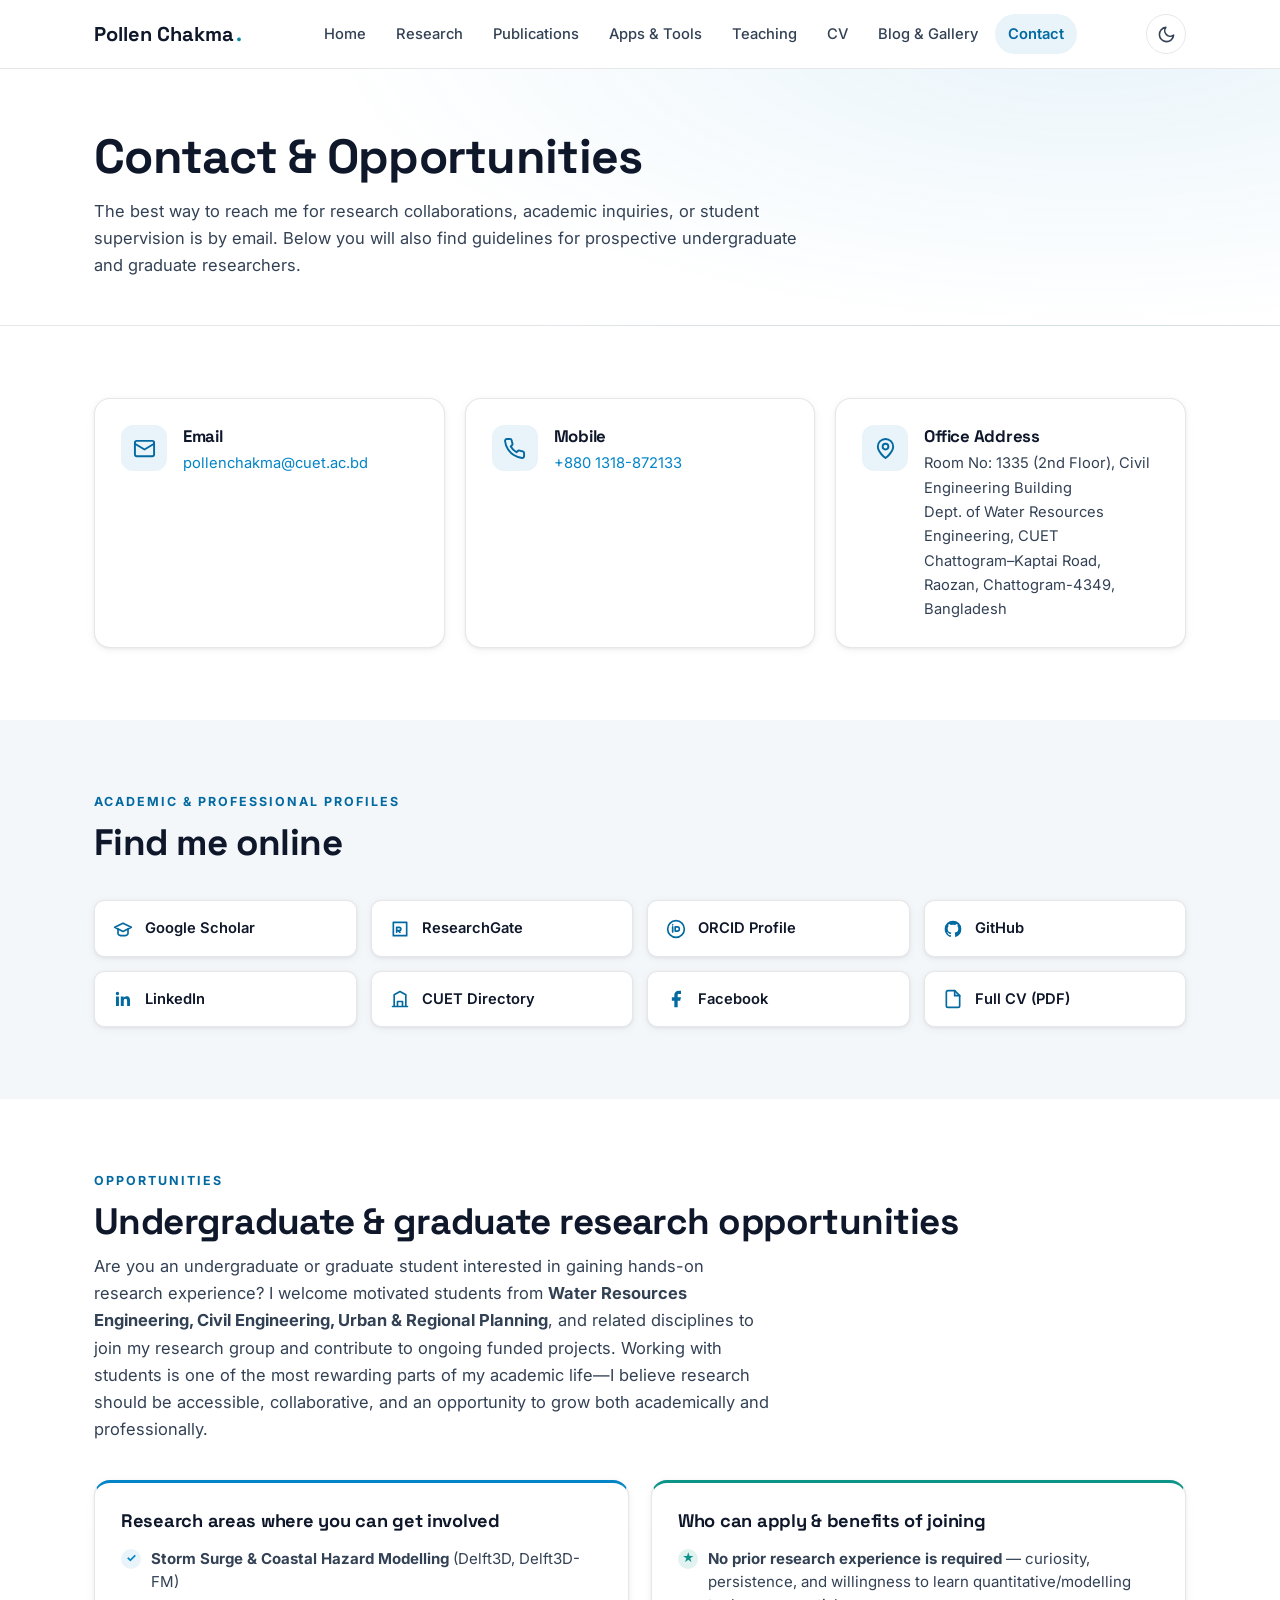
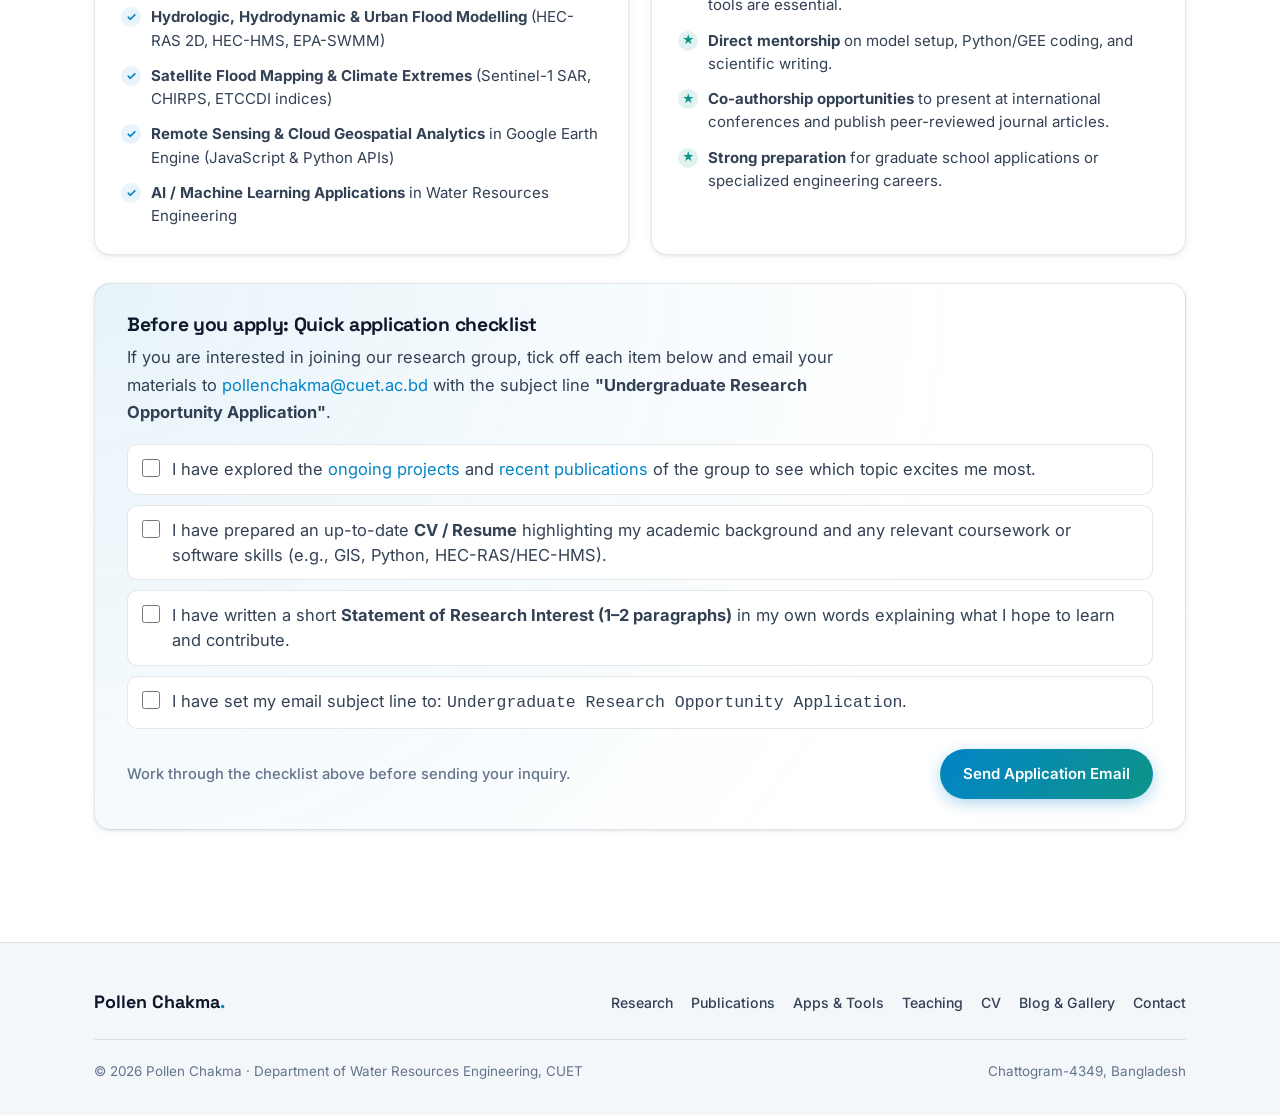
==== contact/index.html @ b8240805 "Launch academic portfolio website" ====
<!DOCTYPE html>
<html lang="en" data-theme="light">
<head>
  <meta charset="UTF-8">
  <meta name="viewport" content="width=device-width, initial-scale=1.0">
  <title>Contact &amp; Opportunities — Pollen Chakma</title>
  <meta name="description" content="Contact information, office address at CUET, academic profiles, and undergraduate/graduate research opportunities with Pollen Chakma.">
  <link rel="icon" type="image/svg+xml" href="../assets/img/favicon.svg">
  <link rel="preconnect" href="https://fonts.googleapis.com">
  <link rel="preconnect" href="https://fonts.gstatic.com" crossorigin>
  <link href="https://fonts.googleapis.com/css2?family=Inter:wght@400;500;600;700&family=Space+Grotesk:wght@500;600;700&display=swap" rel="stylesheet">
  <link rel="stylesheet" href="../assets/css/style.css">
  <script>
    (function () {
      var t;
      try { t = localStorage.getItem("theme"); } catch (e) {}
      if (!t) t = window.matchMedia("(prefers-color-scheme: dark)").matches ? "dark" : "light";
      document.documentElement.setAttribute("data-theme", t);
    })();
  </script>
</head>
<body>

<header class="site-header">
  <div class="container nav-wrap">
    <a class="brand" href="../">Pollen Chakma<span class="brand-dot">.</span></a>
    <nav class="site-nav" id="site-nav" aria-label="Main navigation">
      <a href="../">Home</a>
      <a href="../research/">Research</a>
      <a href="../publications/">Publications</a>
      <a href="../software/">Apps &amp; Tools</a>
      <a href="../teaching/">Teaching</a>
      <a href="../cv/">CV</a>
      <a href="../posts/">Blog &amp; Gallery</a>
      <a href="./" class="active">Contact</a>
    </nav>
    <div class="nav-actions">
      <button class="icon-btn" id="theme-toggle" aria-label="Toggle dark mode" title="Toggle dark mode">
        <svg class="icon-moon" viewBox="0 0 24 24" fill="none" stroke="currentColor" stroke-width="2" stroke-linecap="round" stroke-linejoin="round"><path d="M21 12.8A9 9 0 1 1 11.2 3a7 7 0 0 0 9.8 9.8z"/></svg>
        <svg class="icon-sun" viewBox="0 0 24 24" fill="none" stroke="currentColor" stroke-width="2" stroke-linecap="round" stroke-linejoin="round"><circle cx="12" cy="12" r="4"/><path d="M12 2v2m0 16v2M4.9 4.9l1.4 1.4m11.4 11.4 1.4 1.4M2 12h2m16 0h2M4.9 19.1l1.4-1.4M17.7 6.3l1.4-1.4"/></svg>
      </button>
      <button class="icon-btn nav-burger" id="nav-burger" aria-label="Open menu" aria-expanded="false">
        <svg viewBox="0 0 24 24" fill="none" stroke="currentColor" stroke-width="2" stroke-linecap="round"><path d="M4 7h16M4 12h16M4 17h16"/></svg>
      </button>
    </div>
  </div>
</header>

<main>
  <section class="page-hero">
    <div class="container">
      <h1>Contact &amp; Opportunities</h1>
      <p>
        The best way to reach me for research collaborations, academic inquiries, or student supervision
        is by email. Below you will also find guidelines for prospective undergraduate and graduate researchers.
      </p>
    </div>
  </section>

  <!-- ============ CONTACT INFO ============ -->
  <section class="section" id="contact-info">
    <div class="container">
      <div class="contact-grid">
        <div class="card contact-card reveal">
          <div class="card-icon">
            <svg viewBox="0 0 24 24" fill="none" stroke="currentColor" stroke-width="2" stroke-linecap="round" stroke-linejoin="round"><rect x="2" y="4" width="20" height="16" rx="2"/><path d="m22 7-10 6L2 7"/></svg>
          </div>
          <div>
            <h3>Email</h3>
            <p><a href="mailto:pollenchakma@cuet.ac.bd">pollenchakma@cuet.ac.bd</a></p>
          </div>
        </div>
        <div class="card contact-card reveal">
          <div class="card-icon">
            <svg viewBox="0 0 24 24" fill="none" stroke="currentColor" stroke-width="2" stroke-linecap="round" stroke-linejoin="round"><path d="M22 16.92v3a2 2 0 0 1-2.18 2 19.79 19.79 0 0 1-8.63-3.07 19.5 19.5 0 0 1-6-6 19.79 19.79 0 0 1-3.07-8.67A2 2 0 0 1 4.11 2h3a2 2 0 0 1 2 1.72 12.84 12.84 0 0 0 .7 2.81 2 2 0 0 1-.45 2.11L8.09 9.91a16 16 0 0 0 6 6l1.27-1.27a2 2 0 0 1 2.11-.45 12.84 12.84 0 0 0 2.81.7A2 2 0 0 1 22 16.92z"/></svg>
          </div>
          <div>
            <h3>Mobile</h3>
            <p><a href="tel:+8801318872133">+880 1318-872133</a></p>
          </div>
        </div>
        <div class="card contact-card reveal">
          <div class="card-icon">
            <svg viewBox="0 0 24 24" fill="none" stroke="currentColor" stroke-width="2" stroke-linecap="round" stroke-linejoin="round"><path d="M20 10c0 6-8 12-8 12s-8-6-8-12a8 8 0 0 1 16 0z"/><circle cx="12" cy="10" r="3"/></svg>
          </div>
          <div>
            <h3>Office Address</h3>
            <address>
              Room No: 1335 (2nd Floor), Civil Engineering Building<br>
              Dept. of Water Resources Engineering, CUET<br>
              Chattogram–Kaptai Road, Raozan, Chattogram-4349, Bangladesh
            </address>
          </div>
        </div>
      </div>
    </div>
  </section>

  <!-- ============ PROFILES ============ -->
  <section class="section soft" id="profiles">
    <div class="container">
      <div class="section-head reveal">
        <div class="eyebrow">Academic &amp; Professional Profiles</div>
        <h2>Find me online</h2>
      </div>
      <div class="link-grid reveal">
        <a class="link-tile" href="https://scholar.google.com/citations?user=09Z4JdUAAAAJ&hl=en" target="_blank" rel="noopener">
          <svg viewBox="0 0 24 24" fill="none" stroke="currentColor" stroke-width="2" stroke-linecap="round" stroke-linejoin="round"><path d="M22 10 12 5 2 10l10 5 10-5z"/><path d="M6 12v5c0 1.7 2.7 3 6 3s6-1.3 6-3v-5"/></svg>
          Google Scholar
        </a>
        <a class="link-tile" href="https://www.researchgate.net/profile/Pollen-Chakma" target="_blank" rel="noopener">
          <svg viewBox="0 0 24 24" fill="none" stroke="currentColor" stroke-width="2" stroke-linecap="round" stroke-linejoin="round"><path d="M4 4h16v16H4z"/><path d="M8 16v-6h3a2 2 0 0 1 0 4H9.5L12 16"/></svg>
          ResearchGate
        </a>
        <a class="link-tile" href="https://orcid.org/0009-0007-3948-8735" target="_blank" rel="noopener">
          <svg viewBox="0 0 24 24" fill="none" stroke="currentColor" stroke-width="2" stroke-linecap="round" stroke-linejoin="round"><circle cx="12" cy="12" r="10"/><path d="M8 9.5v6M8 7h.01M11 9.5h2.5a2.5 2.5 0 0 1 0 5H11v-5z"/></svg>
          ORCID Profile
        </a>
        <a class="link-tile" href="https://github.com/pollen-chakma" target="_blank" rel="noopener">
          <svg viewBox="0 0 24 24" fill="currentColor"><path d="M12 2A10 10 0 0 0 2 12c0 4.42 2.87 8.17 6.84 9.5.5.09.66-.22.66-.48v-1.7c-2.78.6-3.37-1.34-3.37-1.34-.45-1.16-1.11-1.47-1.11-1.47-.91-.62.07-.6.07-.6 1 .07 1.53 1.03 1.53 1.03.9 1.52 2.34 1.08 2.91.83.09-.65.35-1.09.63-1.34-2.22-.25-4.55-1.11-4.55-4.94 0-1.09.39-1.98 1.03-2.68-.1-.25-.45-1.27.1-2.64 0 0 .84-.27 2.75 1.02a9.56 9.56 0 0 1 5 0c1.91-1.29 2.75-1.02 2.75-1.02.55 1.37.2 2.39.1 2.64.64.7 1.03 1.59 1.03 2.68 0 3.84-2.34 4.68-4.57 4.93.36.31.68.92.68 1.85V21c0 .27.16.58.67.48A10 10 0 0 0 22 12 10 10 0 0 0 12 2z"/></svg>
          GitHub
        </a>
        <a class="link-tile" href="https://www.linkedin.com/in/pollen-chakma/" target="_blank" rel="noopener">
          <svg viewBox="0 0 24 24" fill="currentColor"><path d="M20.45 20.45h-3.55v-5.57c0-1.33-.03-3.04-1.85-3.04-1.86 0-2.14 1.45-2.14 2.94v5.67H9.35V9h3.41v1.56h.05c.47-.9 1.63-1.85 3.36-1.85 3.6 0 4.27 2.37 4.27 5.45v6.29zM5.34 7.43a2.06 2.06 0 1 1 0-4.12 2.06 2.06 0 0 1 0 4.12zM7.12 20.45H3.56V9h3.56v11.45z"/></svg>
          LinkedIn
        </a>
        <a class="link-tile" href="https://cuet.ac.bd/profile/faculty-member/pollen-chakma" target="_blank" rel="noopener">
          <svg viewBox="0 0 24 24" fill="none" stroke="currentColor" stroke-width="2" stroke-linecap="round" stroke-linejoin="round"><path d="M3 21h18M5 21V7l7-4 7 4v14M9 21v-6h6v6"/></svg>
          CUET Directory
        </a>
        <a class="link-tile" href="https://www.facebook.com/pollen.chakma.3/" target="_blank" rel="noopener">
          <svg viewBox="0 0 24 24" fill="currentColor"><path d="M18 2h-3a5 5 0 0 0-5 5v3H7v4h3v8h4v-8h3l1-4h-4V7a1 1 0 0 1 1-1h3z"/></svg>
          Facebook
        </a>
        <a class="link-tile" href="https://drive.google.com/file/d/12CFa_wSJOEOoH1T2DNWofHNnNQtwUuLd/view?usp=sharing" target="_blank" rel="noopener">
          <svg viewBox="0 0 24 24" fill="none" stroke="currentColor" stroke-width="2" stroke-linecap="round" stroke-linejoin="round"><path d="M14 2H6a2 2 0 0 0-2 2v16a2 2 0 0 0 2 2h12a2 2 0 0 0 2-2V8z"/><polyline points="14 2 14 8 20 8"/></svg>
          Full CV (PDF)
        </a>
      </div>
    </div>
  </section>

  <!-- ============ PROSPECTIVE STUDENTS / OPPORTUNITIES ============ -->
  <section class="section" id="prospective-students">
    <div class="container">
      <div class="section-head reveal">
        <div class="eyebrow">Opportunities</div>
        <h2>Undergraduate &amp; graduate research opportunities</h2>
        <p class="sub">
          Are you an undergraduate or graduate student interested in gaining hands-on research experience?
          I welcome motivated students from <strong>Water Resources Engineering, Civil Engineering, Urban &amp; Regional Planning</strong>,
          and related disciplines to join my research group and contribute to ongoing funded projects.
          Working with students is one of the most rewarding parts of my academic life—I believe research should be accessible, collaborative, and an opportunity to grow both academically and professionally.
        </p>
      </div>

      <div class="card-grid two">
        <div class="card fit-card fit-yes reveal">
          <h3>Research areas where you can get involved</h3>
          <ul class="fit-list">
            <li><strong>Storm Surge &amp; Coastal Hazard Modelling</strong> (Delft3D, Delft3D-FM)</li>
            <li><strong>Hydrologic, Hydrodynamic &amp; Urban Flood Modelling</strong> (HEC-RAS 2D, HEC-HMS, EPA-SWMM)</li>
            <li><strong>Satellite Flood Mapping &amp; Climate Extremes</strong> (Sentinel-1 SAR, CHIRPS, ETCCDI indices)</li>
            <li><strong>Remote Sensing &amp; Cloud Geospatial Analytics</strong> in Google Earth Engine (JavaScript &amp; Python APIs)</li>
            <li><strong>AI / Machine Learning Applications</strong> in Water Resources Engineering</li>
          </ul>
        </div>
        <div class="card fit-card fit-no reveal">
          <h3>Who can apply &amp; benefits of joining</h3>
          <ul class="fit-list">
            <li><strong>No prior research experience is required</strong> — curiosity, persistence, and willingness to learn quantitative/modelling tools are essential.</li>
            <li><strong>Direct mentorship</strong> on model setup, Python/GEE coding, and scientific writing.</li>
            <li><strong>Co-authorship opportunities</strong> to present at international conferences and publish peer-reviewed journal articles.</li>
            <li><strong>Strong preparation</strong> for graduate school applications or specialized engineering careers.</li>
          </ul>
        </div>
      </div>

      <div class="callout checklist-box reveal" id="checklist">
        <h3>Before you apply: Quick application checklist</h3>
        <p>
          If you are interested in joining our research group, tick off each item below and email your materials to
          <a href="mailto:pollenchakma@cuet.ac.bd">pollenchakma@cuet.ac.bd</a> with the subject line
          <strong>"Undergraduate Research Opportunity Application"</strong>.
        </p>
        <ul class="checklist" id="student-checklist">
          <li><label><input type="checkbox"> <span>I have explored the <a href="../research/">ongoing projects</a> and <a href="../publications/">recent publications</a> of the group to see which topic excites me most.</span></label></li>
          <li><label><input type="checkbox"> <span>I have prepared an up-to-date <strong>CV / Resume</strong> highlighting my academic background and any relevant coursework or software skills (e.g., GIS, Python, HEC-RAS/HEC-HMS).</span></label></li>
          <li><label><input type="checkbox"> <span>I have written a short <strong>Statement of Research Interest (1–2 paragraphs)</strong> in my own words explaining what I hope to learn and contribute.</span></label></li>
          <li><label><input type="checkbox"> <span>I have set my email subject line to: <code>Undergraduate Research Opportunity Application</code>.</span></label></li>
        </ul>
        <div class="checklist-foot">
          <span class="checklist-status" id="checklist-status" aria-live="polite">Work through the checklist above before sending your inquiry.</span>
          <a class="btn btn-primary" href="mailto:pollenchakma@cuet.ac.bd?subject=Undergraduate%20Research%20Opportunity%20Application">Send Application Email</a>
        </div>
      </div>
    </div>
  </section>
</main>

<footer class="site-footer">
  <div class="container">
    <div class="footer-grid">
      <div class="foot-brand">Pollen Chakma<span style="color: var(--accent);">.</span></div>
      <nav class="footer-nav" aria-label="Footer navigation">
        <a href="../research/">Research</a>
        <a href="../publications/">Publications</a>
        <a href="../software/">Apps &amp; Tools</a>
        <a href="../teaching/">Teaching</a>
        <a href="../cv/">CV</a>
        <a href="../posts/">Blog &amp; Gallery</a>
        <a href="./">Contact</a>
      </nav>
    </div>
    <div class="footer-meta">
      <span>© <span id="footer-year">2026</span> Pollen Chakma · Department of Water Resources Engineering, CUET</span>
      <span>Chattogram-4349, Bangladesh</span>
    </div>
  </div>
</footer>

<script src="../assets/js/main.js"></script>
</body>
</html>
---- assets/css/style.css ----
/* ==========================================================================
   Pollen Chakma — Academic & Research Portfolio
   Inspired by okanbulut.com with a Coastal & Water Resources design system.
   Supports light & dark themes via data-theme="light|dark" on <html>.
   ========================================================================== */

:root {
  --font-body: "Inter", -apple-system, BlinkMacSystemFont, "Segoe UI", Roboto, sans-serif;
  --font-display: "Space Grotesk", var(--font-body);
  --radius: 16px;
  --radius-sm: 10px;
  --container: 1140px;
  --shadow-sm: 0 1px 3px rgba(10, 20, 35, 0.06), 0 2px 10px rgba(10, 20, 35, 0.05);
  --shadow-md: 0 8px 28px rgba(10, 20, 35, 0.11);
  --transition: 0.2s ease;
}

:root[data-theme="light"] {
  --bg: #ffffff;
  --bg-soft: #f3f7fa;
  --bg-raised: #ffffff;
  --text: #0f172a;
  --text-soft: #334155;
  --muted: #64748b;
  --border: rgba(15, 23, 42, 0.1);
  --border-strong: rgba(15, 23, 42, 0.17);
  /* Hydrologic Ocean Blue & Coastal Delta Teal */
  --accent: #0284c7;
  --accent-strong: #0369a1;
  --accent-soft: rgba(2, 132, 199, 0.09);
  --accent-2: #0d9488;
  --accent-amber: #d97706;
  --gradient: linear-gradient(125deg, #0284c7 0%, #0d9488 100%);
  --nav-bg: rgba(255, 255, 255, 0.85);
  --code-bg: #eef2f6;
  --on-accent: #ffffff;
}

:root[data-theme="dark"] {
  --bg: #080f1e;
  --bg-soft: #0e172a;
  --bg-raised: #131f38;
  --text: #f1f5f9;
  --text-soft: #cbd5e1;
  --muted: #94a3b8;
  --border: rgba(241, 245, 249, 0.1);
  --border-strong: rgba(241, 245, 249, 0.18);
  /* Luminous Ocean Cyan & Delta Teal for Dark Mode */
  --accent: #38bdf8;
  --accent-strong: #7dd3fc;
  --accent-soft: rgba(56, 189, 248, 0.13);
  --accent-2: #2dd4bf;
  --accent-amber: #fbbf24;
  --gradient: linear-gradient(125deg, #38bdf8 0%, #2dd4bf 100%);
  --nav-bg: rgba(8, 15, 30, 0.85);
  --shadow-sm: 0 1px 3px rgba(0, 0, 0, 0.35), 0 2px 10px rgba(0, 0, 0, 0.28);
  --shadow-md: 0 8px 28px rgba(0, 0, 0, 0.42);
  --code-bg: #1e293b;
  --on-accent: #080f1e;
}

/* ---------- base ---------- */

* { box-sizing: border-box; margin: 0; padding: 0; }

html { scroll-behavior: smooth; }

body {
  font-family: var(--font-body);
  background: var(--bg);
  color: var(--text);
  line-height: 1.65;
  font-size: 16.5px;
  -webkit-font-smoothing: antialiased;
  text-rendering: optimizeLegibility;
}

img { max-width: 100%; display: block; }

a { color: var(--accent); text-decoration: none; transition: color var(--transition); }
a:hover { color: var(--accent-strong); }

h1, h2, h3, h4 {
  font-family: var(--font-display);
  line-height: 1.18;
  letter-spacing: -0.015em;
  font-weight: 700;
}

.container {
  max-width: var(--container);
  margin: 0 auto;
  padding: 0 24px;
}

::selection { background: var(--accent); color: #fff; }

/* ---------- header / nav ---------- */

.site-header {
  position: sticky;
  top: 0;
  z-index: 100;
  background: var(--nav-bg);
  backdrop-filter: blur(14px);
  -webkit-backdrop-filter: blur(14px);
  border-bottom: 1px solid var(--border);
}

.nav-wrap {
  display: flex;
  align-items: center;
  justify-content: space-between;
  gap: 16px;
  height: 68px;
}

.brand {
  font-family: var(--font-display);
  font-weight: 700;
  font-size: 1.25rem;
  color: var(--text);
  white-space: nowrap;
  display: inline-flex;
  align-items: center;
  gap: 2px;
}
.brand:hover { color: var(--text); }
.brand .brand-dot {
  background: var(--gradient);
  -webkit-background-clip: text;
  background-clip: text;
  color: transparent;
}

.site-nav {
  display: flex;
  align-items: center;
  gap: 4px;
}

.site-nav a {
  color: var(--text-soft);
  font-size: 0.92rem;
  font-weight: 500;
  padding: 8px 13px;
  border-radius: 999px;
  transition: color var(--transition), background var(--transition);
}

.site-nav a:hover { color: var(--text); background: var(--accent-soft); }

.site-nav a.active {
  color: var(--accent-strong);
  background: var(--accent-soft);
  font-weight: 600;
}

.nav-actions { display: flex; align-items: center; gap: 8px; }

.icon-btn {
  display: inline-flex;
  align-items: center;
  justify-content: center;
  width: 40px;
  height: 40px;
  border-radius: 999px;
  border: 1px solid var(--border);
  background: transparent;
  color: var(--text-soft);
  cursor: pointer;
  transition: all var(--transition);
}
.icon-btn:hover { color: var(--accent); border-color: var(--accent); transform: translateY(-1px); }
.icon-btn svg { width: 19px; height: 19px; }

:root[data-theme="light"] .icon-moon { display: block; }
:root[data-theme="light"] .icon-sun { display: none; }
:root[data-theme="dark"] .icon-moon { display: none; }
:root[data-theme="dark"] .icon-sun { display: block; }

.nav-burger { display: none; }

@media (max-width: 1020px) {
  .nav-burger { display: inline-flex; }
  .site-nav {
    position: absolute;
    top: 68px;
    left: 0;
    right: 0;
    flex-direction: column;
    align-items: stretch;
    background: var(--bg);
    border-bottom: 1px solid var(--border);
    padding: 12px 20px 18px;
    gap: 2px;
    display: none;
    box-shadow: var(--shadow-md);
  }
  .site-nav.open { display: flex; }
  .site-nav a { padding: 12px 14px; border-radius: var(--radius-sm); font-size: 1rem; }
}

/* ---------- hero (home) ---------- */

.hero {
  position: relative;
  overflow: hidden;
  padding: 80px 0 60px;
}

.hero::before {
  content: "";
  position: absolute;
  top: -220px;
  right: -160px;
  width: 640px;
  height: 640px;
  border-radius: 50%;
  background: radial-gradient(closest-side, var(--accent-soft), transparent);
  pointer-events: none;
}

.hero-grid {
  display: grid;
  grid-template-columns: 1.38fr 1fr;
  gap: 54px;
  align-items: center;
}

.kicker {
  display: inline-flex;
  align-items: center;
  gap: 8px;
  font-size: 0.78rem;
  font-weight: 600;
  letter-spacing: 0.12em;
  text-transform: uppercase;
  color: var(--accent-strong);
  background: var(--accent-soft);
  padding: 7px 14px;
  border-radius: 999px;
  margin-bottom: 20px;
}

.hero h1 {
  font-size: clamp(2.5rem, 5.5vw, 3.8rem);
  margin-bottom: 12px;
}

.hero h1 .grad {
  background: var(--gradient);
  -webkit-background-clip: text;
  background-clip: text;
  color: transparent;
}

.hero .tagline {
  font-size: 1.18rem;
  font-weight: 600;
  color: var(--text);
  margin-bottom: 6px;
}

.hero .motto {
  font-size: 0.96rem;
  font-weight: 500;
  color: var(--accent-strong);
  letter-spacing: 0.04em;
  text-transform: uppercase;
  margin-bottom: 16px;
}

.hero .summary {
  color: var(--text-soft);
  max-width: 58ch;
  margin-bottom: 28px;
}

.hero-cta { display: flex; flex-wrap: wrap; gap: 12px; margin-bottom: 28px; }

.btn {
  display: inline-flex;
  align-items: center;
  gap: 8px;
  font-weight: 600;
  font-size: 0.94rem;
  padding: 12px 22px;
  border-radius: 999px;
  border: 1px solid transparent;
  cursor: pointer;
  transition: all var(--transition);
}

.btn-primary {
  background: var(--gradient);
  color: #fff;
  box-shadow: 0 4px 16px rgba(2, 132, 199, 0.32);
}
.btn-primary:hover { transform: translateY(-2px); box-shadow: 0 8px 22px rgba(2, 132, 199, 0.44); color: #fff; }

.btn-ghost {
  border-color: var(--border-strong);
  color: var(--text);
  background: var(--bg-raised);
}
.btn-ghost:hover { border-color: var(--accent); color: var(--accent); transform: translateY(-2px); }

.btn-sm {
  padding: 8px 15px;
  font-size: 0.84rem;
}

.social-row { display: flex; flex-wrap: wrap; gap: 10px; }
.social-row .icon-btn { width: 42px; height: 42px; }

.hero-photo { position: relative; justify-self: center; }

.hero-photo .ring {
  position: absolute;
  inset: -14px;
  border-radius: 36% 64% 60% 40% / 42% 38% 62% 58%;
  background: var(--gradient);
  opacity: 0.85;
  filter: blur(2px);
  animation: blob 14s ease-in-out infinite alternate;
}

.hero-photo img {
  position: relative;
  width: min(320px, 70vw);
  aspect-ratio: 1;
  object-fit: cover;
  object-position: center top;
  border-radius: 38% 62% 58% 42% / 44% 40% 60% 56%;
  border: 5px solid var(--bg);
  animation: blob 14s ease-in-out infinite alternate;
}

@keyframes blob {
  0% { border-radius: 38% 62% 58% 42% / 44% 40% 60% 56%; }
  50% { border-radius: 52% 48% 42% 58% / 56% 52% 48% 44%; }
  100% { border-radius: 44% 56% 60% 40% / 40% 58% 42% 60%; }
}

.hero-stats {
  display: grid;
  grid-template-columns: repeat(4, 1fr);
  gap: 16px;
  margin-top: 56px;
}

.stat-card {
  background: var(--bg-raised);
  border: 1px solid var(--border);
  border-radius: var(--radius);
  padding: 22px 20px;
  text-align: center;
  box-shadow: var(--shadow-sm);
  transition: transform var(--transition), box-shadow var(--transition);
}
.stat-card:hover { transform: translateY(-2px); box-shadow: var(--shadow-md); }

.stat-card .num {
  font-family: var(--font-display);
  font-size: 2rem;
  font-weight: 700;
  background: var(--gradient);
  -webkit-background-clip: text;
  background-clip: text;
  color: transparent;
}

.stat-card .lbl {
  font-size: 0.85rem;
  color: var(--muted);
  font-weight: 500;
  margin-top: 2px;
}

@media (max-width: 900px) {
  .hero { padding: 48px 0 40px; }
  .hero-grid { grid-template-columns: 1fr; gap: 40px; }
  .hero-photo { grid-row: 1; }
  .hero-stats { grid-template-columns: repeat(2, 1fr); margin-top: 40px; }
}

/* ---------- sections ---------- */

.section { padding: 72px 0; }
.section.soft { background: var(--bg-soft); }

.section-head { margin-bottom: 36px; }

.section-head .eyebrow {
  font-size: 0.78rem;
  font-weight: 700;
  letter-spacing: 0.16em;
  text-transform: uppercase;
  color: var(--accent-strong);
  margin-bottom: 8px;
}

.section-head h2 { font-size: clamp(1.7rem, 3.4vw, 2.3rem); }

.section-head p.sub { color: var(--text-soft); margin-top: 10px; max-width: 68ch; }

/* ---------- page hero (interior pages) ---------- */

.page-hero {
  position: relative;
  overflow: hidden;
  padding: 60px 0 46px;
  border-bottom: 1px solid var(--border);
  background:
    radial-gradient(60% 120% at 85% -20%, var(--accent-soft), transparent),
    var(--bg);
}

.page-hero h1 { font-size: clamp(2.1rem, 5vw, 3rem); margin-bottom: 12px; }
.page-hero p { color: var(--text-soft); max-width: 72ch; }

/* ---------- chips / tags ---------- */

.chips { display: flex; flex-wrap: wrap; gap: 10px; }

.chip {
  font-size: 0.85rem;
  font-weight: 500;
  color: var(--text-soft);
  background: var(--bg-raised);
  border: 1px solid var(--border-strong);
  padding: 7px 14px;
  border-radius: 999px;
  transition: all var(--transition);
}
.chip:hover { border-color: var(--accent); color: var(--accent); }

/* ---------- cards ---------- */

.card-grid { display: grid; grid-template-columns: repeat(3, 1fr); gap: 22px; }
.card-grid.two { grid-template-columns: repeat(2, 1fr); }

@media (max-width: 900px) { .card-grid, .card-grid.two { grid-template-columns: 1fr; } }

.card {
  display: flex;
  flex-direction: column;
  background: var(--bg-raised);
  border: 1px solid var(--border);
  border-radius: var(--radius);
  padding: 26px;
  box-shadow: var(--shadow-sm);
  transition: transform var(--transition), box-shadow var(--transition), border-color var(--transition);
}

.card:hover { transform: translateY(-3px); box-shadow: var(--shadow-md); border-color: var(--border-strong); }

.card .card-icon {
  display: inline-flex;
  align-items: center;
  justify-content: center;
  width: 46px;
  height: 46px;
  border-radius: 12px;
  background: var(--accent-soft);
  color: var(--accent-strong);
  margin-bottom: 16px;
}
.card .card-icon svg { width: 23px; height: 23px; }

.card h3 { font-size: 1.14rem; margin-bottom: 8px; line-height: 1.32; }
.card p { color: var(--text-soft); font-size: 0.95rem; }
.card ul.card-bullets {
  margin: 12px 0 0 18px;
  color: var(--text-soft);
  font-size: 0.91rem;
  display: grid;
  gap: 6px;
}

.card .card-meta {
  font-size: 0.82rem;
  color: var(--muted);
  margin-bottom: 10px;
  display: flex;
  flex-wrap: wrap;
  gap: 6px 14px;
}
.card .card-meta strong { color: var(--text-soft); }

.card .card-links { display: flex; flex-wrap: wrap; gap: 8px; margin-top: auto; padding-top: 18px; }

.tag-link {
  display: inline-flex;
  align-items: center;
  gap: 5px;
  font-size: 0.81rem;
  font-weight: 600;
  padding: 6px 13px;
  border-radius: 999px;
  background: var(--accent-soft);
  color: var(--accent-strong);
  border: 1px solid transparent;
  cursor: pointer;
  transition: all var(--transition);
}
.tag-link:hover { background: var(--accent); color: var(--on-accent); }

.badge-row { display: flex; flex-wrap: wrap; gap: 8px; margin-bottom: 12px; align-items: center; }

.badge {
  display: inline-block;
  align-self: flex-start;
  font-size: 0.72rem;
  font-weight: 700;
  letter-spacing: 0.07em;
  text-transform: uppercase;
  color: var(--accent-strong);
  background: var(--accent-soft);
  border-radius: 999px;
  padding: 4px 11px;
  margin-bottom: 12px;
}
.badge-row .badge { margin-bottom: 0; }
.badge.badge-teal {
  color: var(--accent-2);
  background: rgba(13, 148, 136, 0.12);
}
.badge.badge-amber {
  color: var(--accent-amber);
  background: rgba(217, 119, 6, 0.12);
}

/* ---------- GEE & Project Screenshot Cards ---------- */

.app-card {
  display: flex;
  flex-direction: column;
  background: var(--bg-raised);
  border: 1px solid var(--border);
  border-radius: var(--radius);
  overflow: hidden;
  box-shadow: var(--shadow-sm);
  transition: transform var(--transition), box-shadow var(--transition), border-color var(--transition);
}
.app-card:hover { transform: translateY(-4px); box-shadow: var(--shadow-md); border-color: var(--border-strong); }

.app-thumb {
  position: relative;
  aspect-ratio: 16 / 9.5;
  background: var(--bg-soft);
  overflow: hidden;
  border-bottom: 1px solid var(--border);
  cursor: zoom-in;
}
.app-thumb img {
  width: 100%;
  height: 100%;
  object-fit: cover;
  transition: transform 0.4s ease;
}
.app-card:hover .app-thumb img { transform: scale(1.03); }

.app-body {
  padding: 22px 24px 24px;
  display: flex;
  flex-direction: column;
  flex: 1;
}
.app-body h3 { font-size: 1.12rem; margin-bottom: 8px; line-height: 1.32; }
.app-body p { color: var(--text-soft); font-size: 0.92rem; line-height: 1.58; margin-bottom: 12px; }

.app-details {
  margin-top: 8px;
  margin-bottom: 12px;
  border-top: 1px dashed var(--border);
  padding-top: 10px;
}
.app-details summary {
  font-size: 0.84rem;
  font-weight: 600;
  color: var(--accent-strong);
  cursor: pointer;
  user-select: none;
}
.app-details ol, .app-details ul {
  margin: 10px 0 4px 18px;
  font-size: 0.85rem;
  color: var(--text-soft);
  display: grid;
  gap: 4px;
}

/* ---------- Mini Thumb Gallery inside Project Cards ---------- */

.mini-gallery {
  display: grid;
  grid-template-columns: repeat(auto-fill, minmax(92px, 1fr));
  gap: 8px;
  margin-top: 14px;
}
.mini-gallery img {
  width: 100%;
  aspect-ratio: 4 / 3;
  object-fit: cover;
  border-radius: 8px;
  border: 1px solid var(--border);
  cursor: zoom-in;
  transition: transform var(--transition), border-color var(--transition);
}
.mini-gallery img:hover {
  transform: scale(1.05);
  border-color: var(--accent);
}

/* ---------- Lightbox Modal ---------- */

.lightbox {
  position: fixed;
  inset: 0;
  z-index: 999;
  background: rgba(5, 10, 22, 0.88);
  backdrop-filter: blur(8px);
  display: flex;
  flex-direction: column;
  align-items: center;
  justify-content: center;
  padding: 24px;
}
.lightbox[hidden] { display: none; }
.lightbox img {
  max-width: min(1080px, 94vw);
  max-height: 82vh;
  border-radius: var(--radius-sm);
  box-shadow: 0 16px 48px rgba(0, 0, 0, 0.5);
  object-fit: contain;
  background: #000;
}
.lightbox-caption {
  color: #e2e8f0;
  margin-top: 14px;
  font-size: 0.95rem;
  text-align: center;
  max-width: 70ch;
}
.lightbox-close {
  position: absolute;
  top: 20px;
  right: 24px;
  width: 44px;
  height: 44px;
  border-radius: 50%;
  border: 1px solid rgba(255, 255, 255, 0.25);
  background: rgba(15, 23, 42, 0.7);
  color: #fff;
  font-size: 1.5rem;
  cursor: pointer;
  display: grid;
  place-items: center;
}
.lightbox-close:hover { background: var(--accent); }

/* ---------- news ---------- */

.news-list { display: grid; gap: 14px; max-width: 900px; }

.news-item {
  display: grid;
  grid-template-columns: 140px 1fr;
  gap: 20px;
  background: var(--bg-raised);
  border: 1px solid var(--border);
  border-radius: var(--radius);
  padding: 20px 24px;
  box-shadow: var(--shadow-sm);
  transition: transform var(--transition), border-color var(--transition);
}
.news-item:hover { transform: translateX(4px); border-color: var(--border-strong); }

.news-item .date {
  font-family: var(--font-display);
  font-weight: 600;
  font-size: 0.88rem;
  color: var(--accent-strong);
  padding-top: 2px;
  white-space: nowrap;
}

.news-item .body { color: var(--text-soft); font-size: 0.96rem; }
.news-item .body strong { color: var(--text); }

@media (max-width: 640px) {
  .news-item { grid-template-columns: 1fr; gap: 6px; padding: 18px 20px; }
}

/* ---------- citations (publications) ---------- */

.cite-section { margin-bottom: 44px; scroll-margin-top: 90px; }

.cite-section > h2 {
  font-size: 1.5rem;
  margin-bottom: 8px;
  display: flex;
  align-items: center;
  gap: 12px;
}

.cite-section > h2 .count-pill {
  font-family: var(--font-body);
  font-size: 0.78rem;
  font-weight: 700;
  color: var(--accent-strong);
  background: var(--accent-soft);
  border-radius: 999px;
  padding: 3px 11px;
}

.cite-section .section-note { color: var(--muted); font-size: 0.92rem; margin-bottom: 16px; }

.year-block { margin: 26px 0 6px; scroll-margin-top: 90px; }

.year-block > h3 {
  font-family: var(--font-display);
  font-size: 1.15rem;
  color: var(--text);
  display: flex;
  align-items: center;
  gap: 14px;
  margin-bottom: 14px;
}

.year-block > h3::after {
  content: "";
  flex: 1;
  height: 1px;
  background: var(--border);
}

ol.cite-list, ul.cite-list { list-style: none; }

.cite-list li {
  position: relative;
  padding: 13px 16px 13px 30px;
  margin-bottom: 6px;
  border-radius: var(--radius-sm);
  color: var(--text-soft);
  font-size: 0.95rem;
  transition: background var(--transition);
}

.cite-list li::before {
  content: "";
  position: absolute;
  left: 12px;
  top: 22px;
  width: 7px;
  height: 7px;
  border-radius: 2px;
  background: var(--gradient);
  opacity: 0.8;
}

.cite-list li:hover { background: var(--accent-soft); }
.cite-list li strong { color: var(--text); font-weight: 600; }
.cite-list li em { color: var(--text-soft); }
.cite-list li a { word-break: break-word; font-weight: 500; }
.cite-list li.hidden { display: none; }

.cite-list li .cite-note {
  margin: 8px 0 2px 0;
  padding: 7px 12px;
  border-left: 3px solid var(--accent);
  background: var(--accent-soft);
  border-radius: 0 var(--radius-sm) var(--radius-sm) 0;
  font-size: 0.85rem;
  color: var(--text-soft);
}

/* two-column layout with sticky side nav */

.pubs-layout {
  display: grid;
  grid-template-columns: 220px 1fr;
  gap: 48px;
  padding: 48px 24px 72px;
  align-items: start;
}

.side-nav {
  position: sticky;
  top: 92px;
  display: flex;
  flex-direction: column;
  gap: 4px;
}

.side-nav .side-label {
  font-size: 0.75rem;
  font-weight: 700;
  letter-spacing: 0.14em;
  text-transform: uppercase;
  color: var(--muted);
  margin-bottom: 8px;
}

.side-nav a {
  display: flex;
  justify-content: space-between;
  align-items: center;
  gap: 8px;
  color: var(--text-soft);
  font-size: 0.9rem;
  font-weight: 500;
  padding: 8px 12px;
  border-radius: var(--radius-sm);
  border-left: 2px solid transparent;
}

.side-nav a:hover { background: var(--accent-soft); color: var(--accent-strong); }

.side-nav a .count-pill {
  font-size: 0.72rem;
  font-weight: 700;
  color: var(--muted);
  background: var(--bg-soft);
  border: 1px solid var(--border);
  border-radius: 999px;
  padding: 1px 8px;
}

@media (max-width: 900px) {
  .pubs-layout { grid-template-columns: 1fr; gap: 24px; }
  .side-nav { position: static; flex-direction: row; flex-wrap: wrap; }
  .side-nav .side-label { display: none; }
  .side-nav a { border: 1px solid var(--border); }
}

.metrics-row { display: flex; flex-wrap: wrap; gap: 14px; margin-top: 24px; }

.metric {
  background: var(--bg-raised);
  border: 1px solid var(--border);
  border-radius: var(--radius-sm);
  padding: 12px 22px;
  box-shadow: var(--shadow-sm);
}

.metric .num {
  font-family: var(--font-display);
  font-weight: 700;
  font-size: 1.45rem;
  background: var(--gradient);
  -webkit-background-clip: text;
  background-clip: text;
  color: transparent;
}

.metric .lbl { font-size: 0.8rem; color: var(--muted); font-weight: 500; }
.metrics-note { margin-top: 10px; font-size: 0.82rem; color: var(--muted); }

/* search input */

.search-wrap { position: relative; max-width: 520px; margin-top: 22px; }

.search-wrap svg {
  position: absolute;
  left: 16px;
  top: 50%;
  transform: translateY(-50%);
  width: 18px;
  height: 18px;
  color: var(--muted);
  pointer-events: none;
}

.search-wrap input {
  width: 100%;
  font-family: var(--font-body);
  font-size: 0.95rem;
  color: var(--text);
  background: var(--bg-raised);
  border: 1px solid var(--border-strong);
  border-radius: 999px;
  padding: 13px 20px 13px 46px;
  outline: none;
  transition: border-color var(--transition), box-shadow var(--transition);
}

.search-wrap input:focus {
  border-color: var(--accent);
  box-shadow: 0 0 0 4px var(--accent-soft);
}

.search-meta { margin-top: 10px; font-size: 0.85rem; color: var(--muted); min-height: 1.2em; }

/* ---------- people (Research Team & Thesis Students) ---------- */

.people-grid { display: grid; grid-template-columns: repeat(4, 1fr); gap: 18px; }
@media (max-width: 1000px) { .people-grid { grid-template-columns: repeat(2, 1fr); } }
@media (max-width: 600px) { .people-grid { grid-template-columns: 1fr; } }

.person {
  background: var(--bg-raised);
  border: 1px solid var(--border);
  border-radius: var(--radius);
  padding: 20px;
  box-shadow: var(--shadow-sm);
  transition: transform var(--transition), box-shadow var(--transition);
}
.person:hover { transform: translateY(-3px); box-shadow: var(--shadow-md); }

.person .avatar {
  width: 68px;
  height: 68px;
  border-radius: 18px;
  display: flex;
  align-items: center;
  justify-content: center;
  font-family: var(--font-display);
  font-weight: 700;
  font-size: 1.15rem;
  color: #fff;
  background: var(--gradient);
  margin-bottom: 14px;
}

.person .avatar-photo {
  width: 68px;
  height: 68px;
  border-radius: 18px;
  object-fit: cover;
  object-position: center top;
  border: 2px solid var(--accent-soft);
  margin-bottom: 14px;
}

.person h3 { font-size: 1.02rem; }
.person .role { font-size: 0.83rem; color: var(--accent-strong); font-weight: 600; margin: 3px 0 6px; }
.person p { font-size: 0.84rem; color: var(--muted); }
.person .statement { margin-top: 8px; font-size: 0.86rem; color: var(--text-soft); line-height: 1.5; }

/* ---------- featured publications ---------- */

.featured-grid { display: grid; grid-template-columns: repeat(2, 1fr); gap: 20px; }
@media (max-width: 800px) { .featured-grid { grid-template-columns: 1fr; } }

.featured-card {
  display: flex;
  flex-direction: column;
  background: var(--bg-raised);
  border: 1px solid var(--border);
  border-radius: var(--radius);
  padding: 24px 26px;
  box-shadow: var(--shadow-sm);
  border-left: 4px solid var(--accent);
  transition: transform var(--transition), box-shadow var(--transition);
}
.featured-card:hover { transform: translateY(-3px); box-shadow: var(--shadow-md); }

.featured-card .topic-tag {
  align-self: flex-start;
  font-size: 0.72rem;
  font-weight: 700;
  letter-spacing: 0.06em;
  text-transform: uppercase;
  color: var(--accent-strong);
  background: var(--accent-soft);
  border-radius: 999px;
  padding: 4px 11px;
  margin-bottom: 12px;
}

.featured-card h3 { font-size: 1.05rem; line-height: 1.38; margin-bottom: 8px; }
.featured-card .venue { font-size: 0.89rem; color: var(--text-soft); margin-bottom: 16px; }
.featured-card .venue em { color: var(--text); }

.featured-card .read-link {
  margin-top: auto;
  align-self: flex-start;
  font-size: 0.85rem;
  font-weight: 600;
  color: var(--accent-strong);
}
.featured-card .read-link:hover { color: var(--accent); }

/* ---------- research program diagram ---------- */

.rprogram { max-width: 820px; margin: 0 auto; }

.rprogram .tier-label {
  font-family: var(--font-display);
  font-size: 0.76rem;
  font-weight: 600;
  letter-spacing: 0.14em;
  text-transform: uppercase;
  color: var(--muted);
  text-align: center;
  margin-bottom: 14px;
}

.rprogram .rp-row { display: grid; gap: 14px; }
.rprogram .rp-3 { grid-template-columns: repeat(3, 1fr); }
.rprogram .rp-4 { grid-template-columns: repeat(4, 1fr); }
@media (max-width: 720px) {
  .rprogram .rp-3, .rprogram .rp-4 { grid-template-columns: 1fr; }
}

.rp-tile {
  background: var(--bg-raised);
  border: 1px solid var(--border);
  border-radius: var(--radius-sm);
  padding: 16px 18px;
  box-shadow: var(--shadow-sm);
}

.rp-tile .dot { display: inline-block; width: 9px; height: 9px; border-radius: 50%; margin-bottom: 10px; }
.rp-tile .dot-g { background: var(--accent); }
.rp-tile .dot-a { background: var(--accent-2); }
.rp-tile h3 { font-size: 0.96rem; margin-bottom: 4px; line-height: 1.3; }
.rp-tile p { font-size: 0.82rem; color: var(--text-soft); }

a.rp-tile {
  display: block;
  color: inherit;
  transition: transform var(--transition), box-shadow var(--transition), border-color var(--transition);
}
a.rp-tile:hover { transform: translateY(-3px); box-shadow: var(--shadow-md); border-color: var(--accent); }

.rp-tile .rp-go {
  margin-top: 10px;
  font-size: 0.76rem;
  font-weight: 600;
  color: var(--accent-strong);
  display: inline-flex;
  align-items: center;
  gap: 4px;
}

button.rp-tile {
  width: 100%;
  text-align: left;
  font: inherit;
  cursor: pointer;
  color: inherit;
  transition: transform var(--transition), box-shadow var(--transition), border-color var(--transition);
}
button.rp-tile:hover { transform: translateY(-3px); box-shadow: var(--shadow-md); border-color: var(--accent); }

.rp-toggle .chev { width: 14px; height: 14px; transition: transform 0.25s ease; }
.rp-expand[aria-expanded="true"] .rp-toggle .chev { transform: rotate(180deg); }

.rp-detail {
  margin-top: 12px;
  font-size: 0.85rem;
  color: var(--text-soft);
  line-height: 1.5;
}
.rp-detail[hidden] { display: none; }

.rp-engine {
  background: var(--gradient);
  border-radius: var(--radius);
  padding: 20px;
  text-align: center;
  box-shadow: 0 4px 18px rgba(2, 132, 199, 0.28);
}
.rp-engine h3 { color: #fff; font-size: 1.15rem; margin-bottom: 3px; }
.rp-engine p { color: rgba(255, 255, 255, 0.88); font-size: 0.86rem; }

.rp-arrow { text-align: center; color: var(--muted); margin: 12px 0; line-height: 0; }
.rp-arrow svg { width: 22px; height: 22px; }

.rp-impact {
  background: var(--bg-raised);
  border: 1px solid var(--border-strong);
  border-radius: var(--radius);
  padding: 18px 22px;
  display: flex;
  flex-wrap: wrap;
  align-items: center;
  justify-content: center;
  gap: 10px 14px;
  box-shadow: var(--shadow-sm);
}
.rp-impact .lead { font-weight: 600; color: var(--text); }
.rp-chip-aud {
  font-size: 0.84rem;
  font-weight: 600;
  color: var(--accent-strong);
  background: var(--accent-soft);
  border: 1px solid var(--accent);
  border-radius: 999px;
  padding: 5px 15px;
}

/* ---------- callout ---------- */

.callout {
  border-radius: var(--radius);
  border: 1px solid var(--border);
  background:
    radial-gradient(80% 160% at 0% 0%, var(--accent-soft), transparent),
    var(--bg-raised);
  padding: 30px 32px;
  box-shadow: var(--shadow-sm);
}
.callout h3 { margin-bottom: 8px; }
.callout p { color: var(--text-soft); max-width: 72ch; }
.callout.callout-full p { max-width: none; }

.supported-by .supported-label {
  font-size: 0.78rem;
  font-weight: 700;
  letter-spacing: 0.14em;
  text-transform: uppercase;
  color: var(--muted);
  margin-bottom: 14px;
}
.supported-by .funder-row { display: flex; flex-wrap: wrap; gap: 10px; }
.supported-by .funder {
  font-size: 0.86rem;
  font-weight: 600;
  color: var(--text-soft);
  background: var(--bg-soft);
  border: 1px solid var(--border-strong);
  border-radius: var(--radius-sm);
  padding: 8px 15px;
}

/* ---------- timeline (CV) ---------- */

.timeline { position: relative; max-width: 820px; padding-left: 30px; }

.timeline::before {
  content: "";
  position: absolute;
  left: 8px;
  top: 6px;
  bottom: 6px;
  width: 2px;
  background: linear-gradient(var(--accent), var(--accent-2));
  opacity: 0.35;
  border-radius: 2px;
}

.tl-item { position: relative; padding-bottom: 28px; }
.tl-item:last-child { padding-bottom: 0; }

.tl-item::before {
  content: "";
  position: absolute;
  left: -28px;
  top: 7px;
  width: 12px;
  height: 12px;
  border-radius: 50%;
  background: var(--gradient);
  box-shadow: 0 0 0 4px var(--accent-soft);
}

.tl-item .tl-date {
  font-family: var(--font-display);
  font-size: 0.85rem;
  font-weight: 600;
  color: var(--accent-strong);
}

.tl-item h3 { font-size: 1.08rem; margin: 3px 0 3px; }
.tl-item .tl-sub { font-size: 0.9rem; font-weight: 600; color: var(--text-soft); margin-bottom: 6px; }
.tl-item p { color: var(--text-soft); font-size: 0.94rem; }
.tl-item ul { margin: 8px 0 0 18px; color: var(--text-soft); font-size: 0.92rem; display: grid; gap: 4px; }

/* simple lists (awards, grants, theses) */

.fancy-list { max-width: 880px; }

.fancy-list li {
  list-style: none;
  display: grid;
  grid-template-columns: 135px 1fr;
  gap: 18px;
  padding: 14px 0;
  border-bottom: 1px dashed var(--border);
  color: var(--text-soft);
  font-size: 0.95rem;
}

.fancy-list li .when {
  font-family: var(--font-display);
  font-weight: 600;
  font-size: 0.86rem;
  color: var(--accent-strong);
}

.fancy-list li strong { color: var(--text); font-weight: 600; }

@media (max-width: 560px) {
  .fancy-list li { grid-template-columns: 1fr; gap: 4px; }
}

.roles-compact { max-width: 900px; }

.roles-compact li {
  list-style: none;
  display: grid;
  grid-template-columns: 210px 1fr;
  gap: 16px;
  padding: 11px 0;
  border-bottom: 1px dashed var(--border);
  color: var(--text-soft);
  font-size: 0.94rem;
  line-height: 1.55;
}

.roles-compact li .role-label {
  font-weight: 600;
  color: var(--text);
  font-size: 0.92rem;
}

@media (max-width: 560px) {
  .roles-compact li { grid-template-columns: 1fr; gap: 2px; }
}

/* ---------- contact & prospective students ---------- */

.contact-grid { display: grid; grid-template-columns: repeat(3, 1fr); gap: 20px; }
@media (max-width: 900px) { .contact-grid { grid-template-columns: 1fr; } }

.contact-card { display: flex; flex-direction: row; gap: 16px; align-items: flex-start; }
.contact-card .card-icon { margin-bottom: 0; flex-shrink: 0; }
.contact-card h3 { font-size: 1.05rem; margin-bottom: 4px; }
.contact-card p, .contact-card address { font-style: normal; color: var(--text-soft); font-size: 0.92rem; }

.link-grid { display: grid; grid-template-columns: repeat(4, 1fr); gap: 14px; }
@media (max-width: 900px) { .link-grid { grid-template-columns: repeat(2, 1fr); } }
@media (max-width: 520px) { .link-grid { grid-template-columns: 1fr; } }

.link-tile {
  display: flex;
  align-items: center;
  gap: 12px;
  background: var(--bg-raised);
  border: 1px solid var(--border);
  border-radius: var(--radius-sm);
  padding: 15px 18px;
  color: var(--text);
  font-weight: 600;
  font-size: 0.92rem;
  box-shadow: var(--shadow-sm);
  transition: all var(--transition);
}
.link-tile:hover { transform: translateY(-2px); border-color: var(--accent); color: var(--accent); }
.link-tile svg { width: 20px; height: 20px; color: var(--accent-strong); flex-shrink: 0; }

.fit-card h3 { margin-bottom: 14px; }
.fit-list { list-style: none; margin: 0; padding: 0; display: grid; gap: 12px; }
.fit-list li {
  position: relative;
  padding-left: 30px;
  color: var(--text-soft);
  line-height: 1.55;
  font-size: 0.94rem;
}
.fit-list li::before {
  position: absolute;
  left: 0;
  top: 2px;
  width: 20px;
  height: 20px;
  border-radius: 50%;
  display: grid;
  place-items: center;
  font-size: 12px;
  font-weight: 700;
}
.fit-yes { border-top: 3px solid var(--accent); }
.fit-yes .fit-list li::before { content: "✓"; background: var(--accent-soft); color: var(--accent); }
.fit-no { border-top: 3px solid var(--accent-2); }
.fit-no .fit-list li::before { content: "★"; background: rgba(13, 148, 136, 0.12); color: var(--accent-2); }

.checklist-box { margin-top: 28px; scroll-margin-top: 90px; }
.checklist { list-style: none; margin: 18px 0 0; padding: 0; display: grid; gap: 10px; }
.checklist label {
  display: flex;
  gap: 12px;
  align-items: flex-start;
  padding: 12px 14px;
  border: 1px solid var(--border);
  border-radius: var(--radius-sm);
  background: var(--bg-raised);
  color: var(--text-soft);
  line-height: 1.5;
  cursor: pointer;
  transition: border-color var(--transition), background var(--transition);
}
.checklist label:hover { border-color: var(--border-strong); }
.checklist input {
  flex: none;
  width: 18px;
  height: 18px;
  margin-top: 2px;
  accent-color: var(--accent);
  cursor: pointer;
}
.checklist label:has(input:checked) { border-color: var(--accent); background: var(--accent-soft); color: var(--text); }
.checklist-foot {
  margin-top: 20px;
  display: flex;
  flex-wrap: wrap;
  gap: 14px;
  align-items: center;
  justify-content: space-between;
}
.checklist-status { color: var(--muted); font-weight: 500; font-size: 0.92rem; }
.checklist-status.is-done { color: var(--accent-strong); font-weight: 600; }

/* ---------- blog & gallery ---------- */

.blog-filters { display: flex; flex-wrap: wrap; gap: 8px; margin-bottom: 28px; }
.blog-chip {
  display: inline-flex; align-items: center; gap: 6px; padding: 7px 15px;
  border: 1px solid var(--border-strong); border-radius: 999px;
  background: var(--bg-raised); color: var(--text-soft);
  font: 500 0.86rem var(--font-body); cursor: pointer;
  transition: all var(--transition);
}
.blog-chip:hover { border-color: var(--accent); color: var(--accent); }
.blog-chip.is-active { background: var(--accent); border-color: var(--accent); color: var(--on-accent); }

.blog-grid { display: grid; grid-template-columns: repeat(auto-fill, minmax(320px, 1fr)); gap: 24px; }
.blog-card {
  display: flex; flex-direction: column; overflow: hidden;
  background: var(--bg-raised); border: 1px solid var(--border); border-radius: var(--radius);
  box-shadow: var(--shadow-sm); transition: transform var(--transition), box-shadow var(--transition);
}
.blog-card:hover { transform: translateY(-3px); box-shadow: var(--shadow-md); }
.blog-thumb { display: block; aspect-ratio: 16 / 9.5; background: var(--bg-soft); overflow: hidden; cursor: zoom-in; }
.blog-thumb img { display: block; width: 100%; height: 100%; object-fit: cover; transition: transform 0.4s ease; }
.blog-card:hover .blog-thumb img { transform: scale(1.03); }
.blog-body { display: flex; flex-direction: column; gap: 8px; flex: 1; padding: 20px 22px 22px; }
.blog-meta { color: var(--muted); font-size: 0.8rem; font-weight: 600; }
.blog-title { font-family: var(--font-display); font-size: 1.14rem; line-height: 1.32; color: var(--text); }
.blog-desc { color: var(--text-soft); font-size: 0.91rem; line-height: 1.58; }
.blog-tags { list-style: none; display: flex; flex-wrap: wrap; gap: 6px; margin-top: 6px; }
.blog-tag {
  padding: 3px 10px; border-radius: 999px; background: var(--accent-soft); color: var(--accent-strong);
  font: 600 0.73rem var(--font-body);
}

.photo-gallery-grid {
  display: grid;
  grid-template-columns: repeat(auto-fill, minmax(240px, 1fr));
  gap: 16px;
}
.gallery-item {
  position: relative;
  border-radius: var(--radius-sm);
  overflow: hidden;
  border: 1px solid var(--border);
  aspect-ratio: 4 / 3;
  background: var(--bg-soft);
  cursor: zoom-in;
  box-shadow: var(--shadow-sm);
}
.gallery-item img {
  width: 100%;
  height: 100%;
  object-fit: cover;
  transition: transform 0.35s ease;
}
.gallery-item:hover img { transform: scale(1.05); }
.gallery-item .gal-cap {
  position: absolute;
  inset: auto 0 0 0;
  padding: 24px 12px 10px;
  background: linear-gradient(transparent, rgba(8, 15, 30, 0.86));
  color: #fff;
  font-size: 0.8rem;
  font-weight: 500;
}

/* ---------- co-author network ---------- */

.nw-stage {
  position: relative;
  height: 460px;
  overflow: hidden;
  border: 1px solid var(--border);
  border-radius: var(--radius);
  background: var(--bg-raised);
  box-shadow: var(--shadow-sm);
}
.nw-svg { display: block; width: 100%; height: 100%; }

/* ---------- footer ---------- */

.site-footer {
  border-top: 1px solid var(--border);
  background: var(--bg-soft);
  padding: 44px 0 34px;
  margin-top: 40px;
}

.footer-grid {
  display: flex;
  flex-wrap: wrap;
  justify-content: space-between;
  gap: 24px;
  align-items: center;
}

.footer-grid .foot-brand {
  font-family: var(--font-display);
  font-weight: 700;
  font-size: 1.12rem;
  color: var(--text);
}

.footer-nav { display: flex; flex-wrap: wrap; gap: 18px; }
.footer-nav a { color: var(--text-soft); font-size: 0.88rem; font-weight: 500; }
.footer-nav a:hover { color: var(--accent); }

.footer-meta {
  margin-top: 22px;
  padding-top: 20px;
  border-top: 1px solid var(--border);
  display: flex;
  flex-wrap: wrap;
  justify-content: space-between;
  gap: 10px;
  color: var(--muted);
  font-size: 0.84rem;
}

/* ---------- reveal animation ---------- */

.reveal {
  opacity: 0;
  transform: translateY(16px);
  transition: opacity 0.55s ease, transform 0.55s ease;
}
.reveal.in { opacity: 1; transform: none; }

@media (prefers-reduced-motion: reduce) {
  html { scroll-behavior: auto; }
  .reveal { opacity: 1; transform: none; transition: none; }
  .hero-photo .ring, .hero-photo img { animation: none; }
}
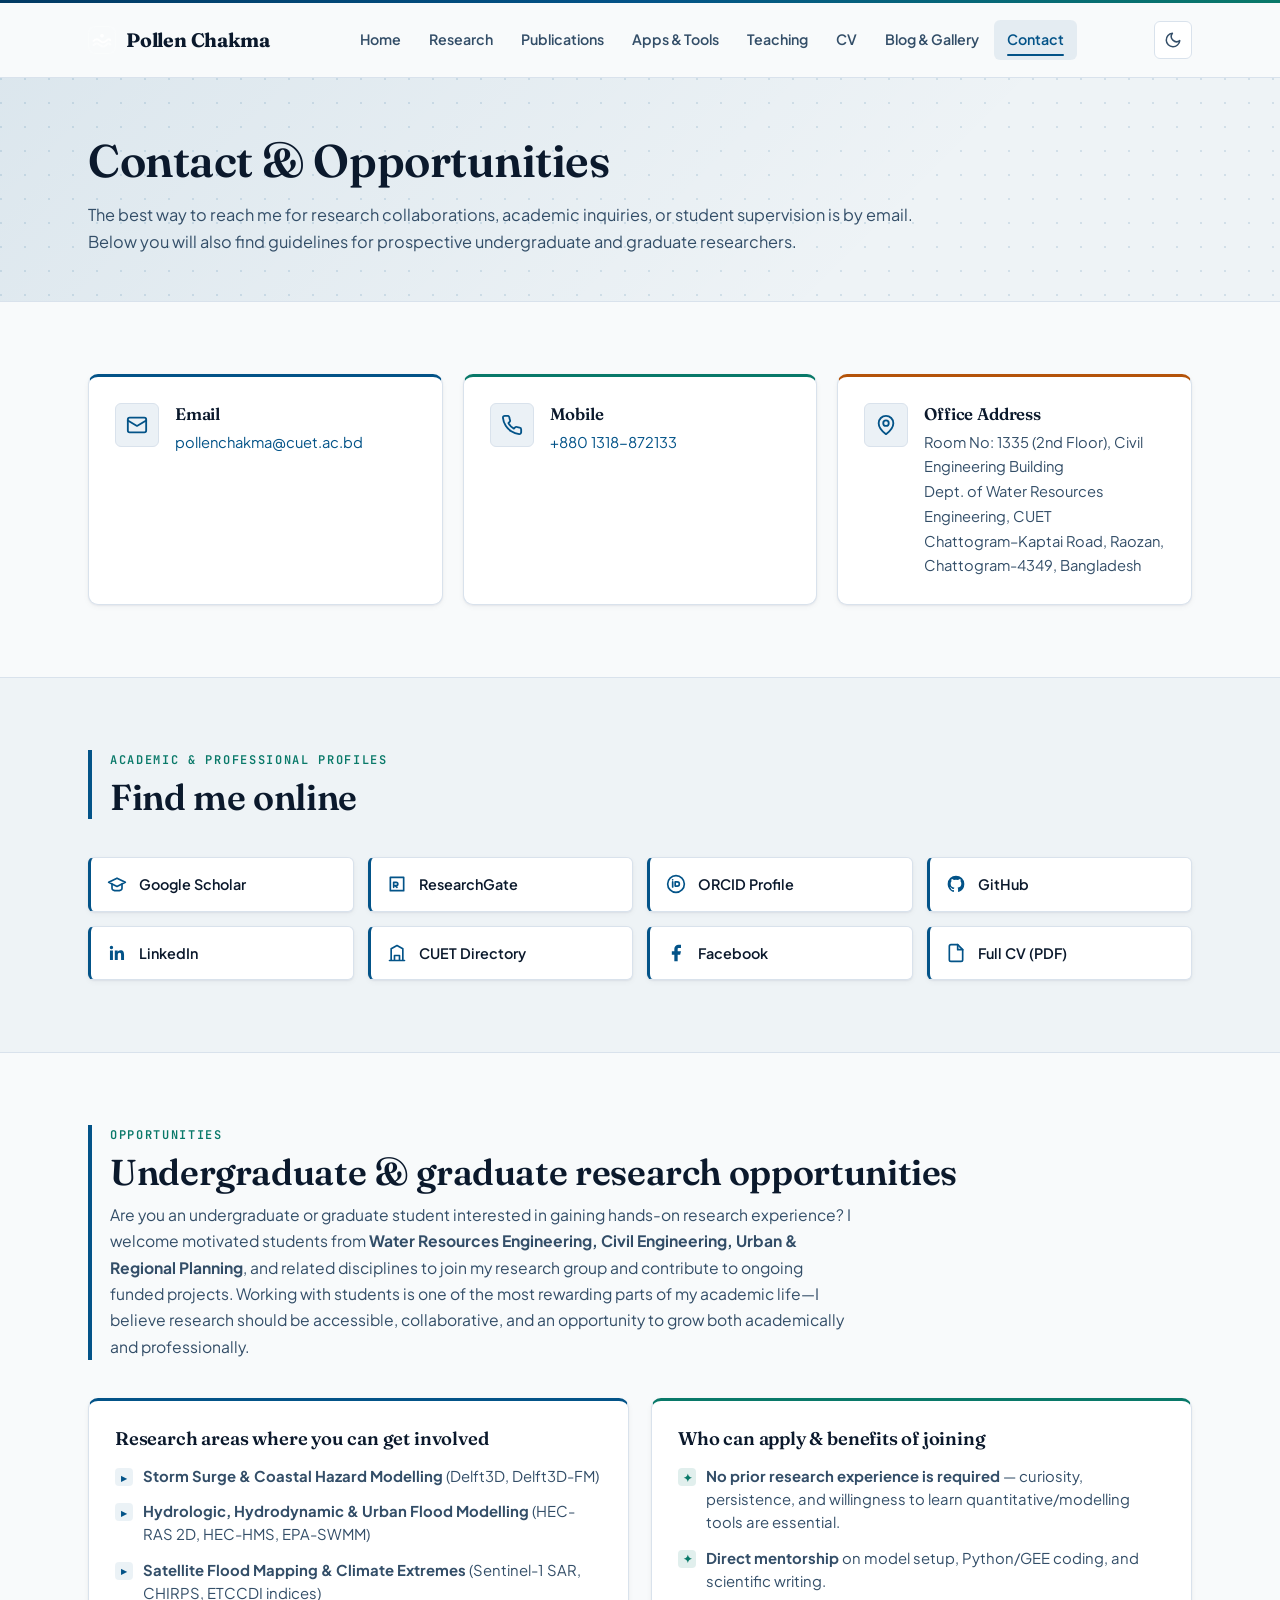
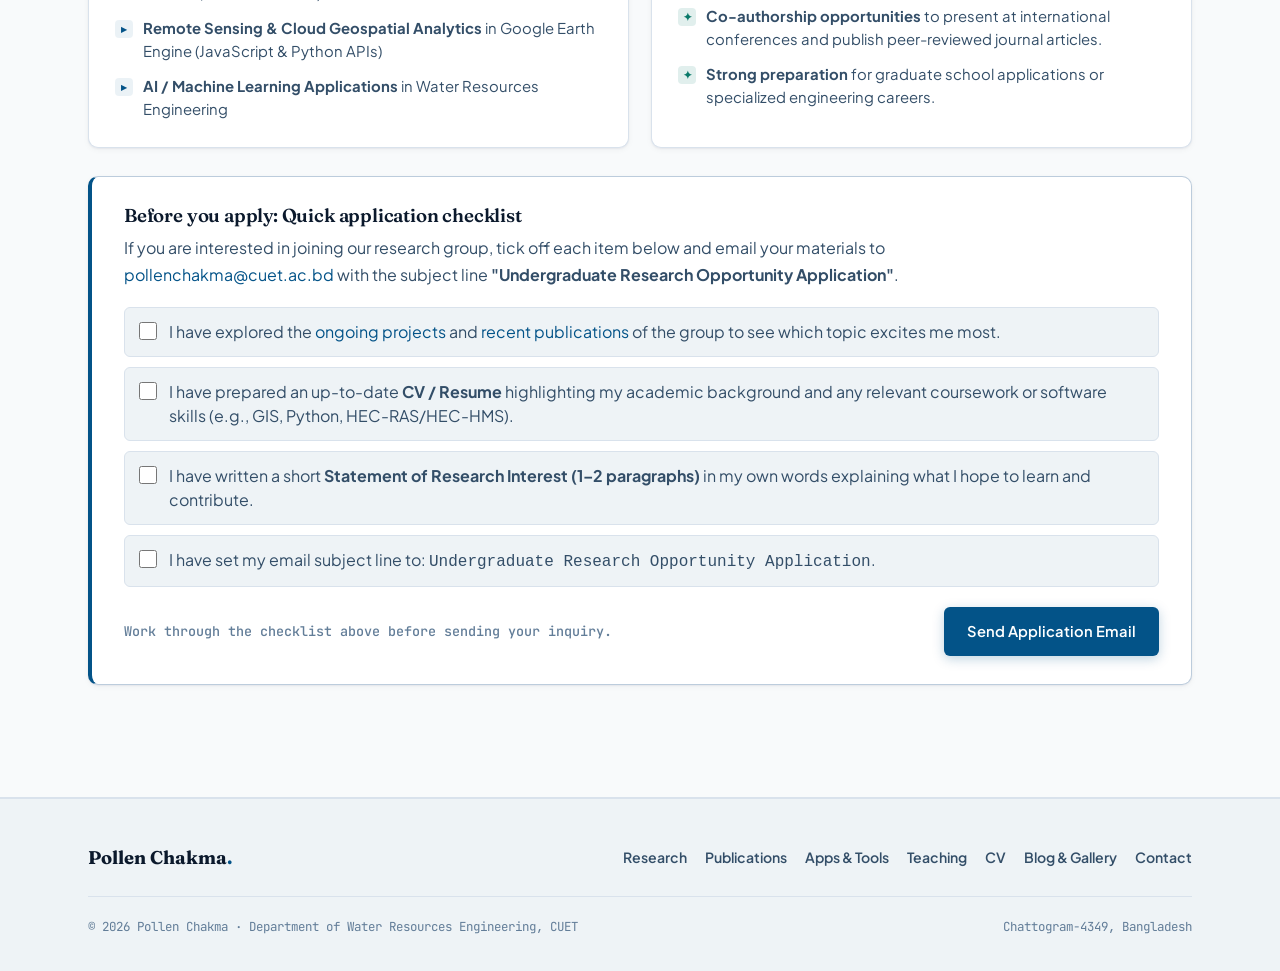
==== commit c3ce1eee: "Redesign visual identity: Hydrologic Blueprint & Coastal Editorial aesthetic" ====
--- a/contact/index.html
+++ b/contact/index.html
@@ -8,7 +8,7 @@
   <link rel="icon" type="image/svg+xml" href="../assets/img/favicon.svg">
   <link rel="preconnect" href="https://fonts.googleapis.com">
   <link rel="preconnect" href="https://fonts.gstatic.com" crossorigin>
-  <link href="https://fonts.googleapis.com/css2?family=Inter:wght@400;500;600;700&family=Space+Grotesk:wght@500;600;700&display=swap" rel="stylesheet">
+  <link href="https://fonts.googleapis.com/css2?family=Fraunces:ital,opsz,wght@0,9..144,500;0,9..144,600;0,9..144,700;1,9..144,500&family=JetBrains+Mono:wght@500;600&family=Plus+Jakarta+Sans:wght@400;500;600;700&display=swap" rel="stylesheet">
   <link rel="stylesheet" href="../assets/css/style.css">
   <script>
     (function () {
--- a/assets/css/style.css
+++ b/assets/css/style.css
@@ -1,62 +1,66 @@
 /* ==========================================================================
    Pollen Chakma — Academic & Research Portfolio
-   Inspired by okanbulut.com with a Coastal & Water Resources design system.
-   Supports light & dark themes via data-theme="light|dark" on <html>.
+   Visual Identity: "Hydrologic Blueprint & Coastal Editorial"
+   Distinctive scholarly typography (Fraunces + Plus Jakarta Sans + JetBrains Mono),
+   topographic/bathymetric contour textures, architectural framing, and marine-delta palette.
    ========================================================================== */
 
 :root {
-  --font-body: "Inter", -apple-system, BlinkMacSystemFont, "Segoe UI", Roboto, sans-serif;
-  --font-display: "Space Grotesk", var(--font-body);
-  --radius: 16px;
-  --radius-sm: 10px;
-  --container: 1140px;
-  --shadow-sm: 0 1px 3px rgba(10, 20, 35, 0.06), 0 2px 10px rgba(10, 20, 35, 0.05);
-  --shadow-md: 0 8px 28px rgba(10, 20, 35, 0.11);
-  --transition: 0.2s ease;
+  --font-body: "Plus Jakarta Sans", -apple-system, BlinkMacSystemFont, "Segoe UI", Roboto, sans-serif;
+  --font-display: "Fraunces", Georgia, "Times New Roman", serif;
+  --font-mono: "JetBrains Mono", ui-monospace, SFMono-Regular, Menlo, monospace;
+  --radius: 10px;
+  --radius-sm: 6px;
+  --container: 1160px;
+  --transition: 0.22s cubic-bezier(0.16, 1, 0.3, 1);
 }
 
 :root[data-theme="light"] {
-  --bg: #ffffff;
-  --bg-soft: #f3f7fa;
+  --bg: #f8fafb;
+  --bg-soft: #eef3f6;
   --bg-raised: #ffffff;
-  --text: #0f172a;
-  --text-soft: #334155;
-  --muted: #64748b;
-  --border: rgba(15, 23, 42, 0.1);
-  --border-strong: rgba(15, 23, 42, 0.17);
-  /* Hydrologic Ocean Blue & Coastal Delta Teal */
-  --accent: #0284c7;
-  --accent-strong: #0369a1;
-  --accent-soft: rgba(2, 132, 199, 0.09);
-  --accent-2: #0d9488;
-  --accent-amber: #d97706;
-  --gradient: linear-gradient(125deg, #0284c7 0%, #0d9488 100%);
-  --nav-bg: rgba(255, 255, 255, 0.85);
-  --code-bg: #eef2f6;
+  --text: #0b192c;
+  --text-soft: #334e68;
+  --muted: #627d98;
+  --border: #d9e2ec;
+  --border-strong: #bcccdc;
+  /* Marine Cobalt, Estuarine Teal & Terracotta Ochre */
+  --accent: #035388;
+  --accent-strong: #013a63;
+  --accent-soft: rgba(3, 83, 136, 0.08);
+  --accent-2: #097969;
+  --accent-amber: #b45309;
+  --gradient: linear-gradient(135deg, #013a63 0%, #035388 50%, #097969 100%);
+  --nav-bg: rgba(248, 250, 251, 0.92);
+  --shadow-sm: 0 2px 6px rgba(11, 25, 44, 0.04), 0 1px 2px rgba(11, 25, 44, 0.06);
+  --shadow-md: 0 12px 32px -4px rgba(11, 25, 44, 0.1), 0 4px 12px -2px rgba(11, 25, 44, 0.05);
+  --code-bg: #e6eff5;
   --on-accent: #ffffff;
+  --hero-pattern: radial-gradient(circle at 1px 1px, rgba(3, 83, 136, 0.12) 1px, transparent 0);
 }
 
 :root[data-theme="dark"] {
-  --bg: #080f1e;
-  --bg-soft: #0e172a;
-  --bg-raised: #131f38;
-  --text: #f1f5f9;
-  --text-soft: #cbd5e1;
-  --muted: #94a3b8;
-  --border: rgba(241, 245, 249, 0.1);
-  --border-strong: rgba(241, 245, 249, 0.18);
-  /* Luminous Ocean Cyan & Delta Teal for Dark Mode */
+  --bg: #07111e;
+  --bg-soft: #0c1a2e;
+  --bg-raised: #112239;
+  --text: #f0f4f8;
+  --text-soft: #bcccdc;
+  --muted: #829ab1;
+  --border: rgba(188, 204, 220, 0.13);
+  --border-strong: rgba(188, 204, 220, 0.24);
+  /* Luminous Pelagic Cyan, Seafoam & Warm Amber */
   --accent: #38bdf8;
   --accent-strong: #7dd3fc;
-  --accent-soft: rgba(56, 189, 248, 0.13);
+  --accent-soft: rgba(56, 189, 248, 0.12);
   --accent-2: #2dd4bf;
   --accent-amber: #fbbf24;
-  --gradient: linear-gradient(125deg, #38bdf8 0%, #2dd4bf 100%);
-  --nav-bg: rgba(8, 15, 30, 0.85);
-  --shadow-sm: 0 1px 3px rgba(0, 0, 0, 0.35), 0 2px 10px rgba(0, 0, 0, 0.28);
-  --shadow-md: 0 8px 28px rgba(0, 0, 0, 0.42);
-  --code-bg: #1e293b;
-  --on-accent: #080f1e;
+  --gradient: linear-gradient(135deg, #0284c7 0%, #0d9488 100%);
+  --nav-bg: rgba(7, 17, 30, 0.9);
+  --shadow-sm: 0 2px 8px rgba(0, 0, 0, 0.35);
+  --shadow-md: 0 14px 36px rgba(0, 0, 0, 0.5);
+  --code-bg: #172a45;
+  --on-accent: #07111e;
+  --hero-pattern: radial-gradient(circle at 1px 1px, rgba(56, 189, 248, 0.12) 1px, transparent 0);
 }
 
 /* ---------- base ---------- */
@@ -69,8 +73,8 @@
   font-family: var(--font-body);
   background: var(--bg);
   color: var(--text);
-  line-height: 1.65;
-  font-size: 16.5px;
+  line-height: 1.68;
+  font-size: 16px;
   -webkit-font-smoothing: antialiased;
   text-rendering: optimizeLegibility;
 }
@@ -82,29 +86,36 @@
 
 h1, h2, h3, h4 {
   font-family: var(--font-display);
-  line-height: 1.18;
-  letter-spacing: -0.015em;
-  font-weight: 700;
+  line-height: 1.2;
+  letter-spacing: -0.01em;
+  font-weight: 600;
 }
 
 .container {
   max-width: var(--container);
   margin: 0 auto;
-  padding: 0 24px;
+  padding: 0 28px;
 }
 
 ::selection { background: var(--accent); color: #fff; }
 
-/* ---------- header / nav ---------- */
+/* ---------- header / masthead ---------- */
 
 .site-header {
   position: sticky;
   top: 0;
   z-index: 100;
   background: var(--nav-bg);
-  backdrop-filter: blur(14px);
-  -webkit-backdrop-filter: blur(14px);
+  backdrop-filter: blur(16px);
+  -webkit-backdrop-filter: blur(16px);
   border-bottom: 1px solid var(--border);
+}
+
+.site-header::before {
+  content: "";
+  display: block;
+  height: 3px;
+  background: var(--gradient);
 }
 
 .nav-wrap {
@@ -112,48 +123,76 @@
   align-items: center;
   justify-content: space-between;
   gap: 16px;
-  height: 68px;
+  height: 74px;
 }
 
 .brand {
   font-family: var(--font-display);
   font-weight: 700;
-  font-size: 1.25rem;
+  font-size: 1.22rem;
   color: var(--text);
   white-space: nowrap;
   display: inline-flex;
   align-items: center;
+  gap: 10px;
+  letter-spacing: -0.01em;
+}
+.brand:hover { color: var(--text); }
+
+.brand::before {
+  content: "";
+  width: 28px;
+  height: 28px;
+  border-radius: 7px;
+  background: var(--gradient);
+  display: inline-block;
+  flex-shrink: 0;
+  box-shadow: inset 0 0 0 1px rgba(255,255,255,0.25);
+  background-image: url("data:image/svg+xml,%3Csvg xmlns='http://www.w3.org/2000/svg' viewBox='0 0 24 24' fill='none' stroke='%23ffffff' stroke-width='2.2' stroke-linecap='round'%3E%3Cpath d='M2 13c2.5-2.5 5-2.5 7.5 0s5 2.5 7.5 0 4.5-2.5 5-0.5'/%3E%3Cpath d='M2 18c2.5-2.5 5-2.5 7.5 0s5 2.5 7.5 0 4.5-2.5 5-0.5' opacity='0.65'/%3E%3Ccircle cx='12' cy='7' r='2.2' fill='%23ffffff' stroke='none'/%3E%3C/svg%3E");
+  background-size: 20px 20px;
+  background-repeat: no-repeat;
+  background-position: center;
+}
+
+.brand .brand-dot {
+  display: none;
+}
+
+.site-nav {
+  display: flex;
+  align-items: center;
   gap: 2px;
 }
-.brand:hover { color: var(--text); }
-.brand .brand-dot {
-  background: var(--gradient);
-  -webkit-background-clip: text;
-  background-clip: text;
-  color: transparent;
-}
-
-.site-nav {
-  display: flex;
-  align-items: center;
-  gap: 4px;
-}
 
 .site-nav a {
+  position: relative;
   color: var(--text-soft);
-  font-size: 0.92rem;
-  font-weight: 500;
+  font-size: 0.89rem;
+  font-weight: 600;
   padding: 8px 13px;
-  border-radius: 999px;
+  border-radius: var(--radius-sm);
   transition: color var(--transition), background var(--transition);
 }
 
-.site-nav a:hover { color: var(--text); background: var(--accent-soft); }
+.site-nav a:hover {
+  color: var(--accent);
+  background: var(--accent-soft);
+}
 
 .site-nav a.active {
-  color: var(--accent-strong);
+  color: var(--accent);
   background: var(--accent-soft);
-  font-weight: 600;
+}
+
+.site-nav a.active::after {
+  content: "";
+  position: absolute;
+  left: 13px;
+  right: 13px;
+  bottom: 4px;
+  height: 2px;
+  background: var(--accent);
+  border-radius: 2px;
 }
 
 .nav-actions { display: flex; align-items: center; gap: 8px; }
@@ -162,17 +201,22 @@
   display: inline-flex;
   align-items: center;
   justify-content: center;
-  width: 40px;
-  height: 40px;
-  border-radius: 999px;
+  width: 38px;
+  height: 38px;
+  border-radius: var(--radius-sm);
   border: 1px solid var(--border);
-  background: transparent;
+  background: var(--bg-raised);
   color: var(--text-soft);
   cursor: pointer;
   transition: all var(--transition);
 }
-.icon-btn:hover { color: var(--accent); border-color: var(--accent); transform: translateY(-1px); }
-.icon-btn svg { width: 19px; height: 19px; }
+.icon-btn:hover {
+  color: var(--accent);
+  border-color: var(--accent);
+  background: var(--accent-soft);
+  transform: translateY(-1px);
+}
+.icon-btn svg { width: 18px; height: 18px; }
 
 :root[data-theme="light"] .icon-moon { display: block; }
 :root[data-theme="light"] .icon-sun { display: none; }
@@ -185,256 +229,367 @@
   .nav-burger { display: inline-flex; }
   .site-nav {
     position: absolute;
-    top: 68px;
+    top: 74px;
     left: 0;
     right: 0;
     flex-direction: column;
     align-items: stretch;
-    background: var(--bg);
-    border-bottom: 1px solid var(--border);
-    padding: 12px 20px 18px;
-    gap: 2px;
+    background: var(--bg-raised);
+    border-bottom: 2px solid var(--accent);
+    padding: 14px 24px 20px;
+    gap: 4px;
     display: none;
     box-shadow: var(--shadow-md);
   }
   .site-nav.open { display: flex; }
-  .site-nav a { padding: 12px 14px; border-radius: var(--radius-sm); font-size: 1rem; }
-}
-
-/* ---------- hero (home) ---------- */
+  .site-nav a { padding: 11px 14px; font-size: 0.98rem; }
+  .site-nav a.active::after { display: none; }
+}
+
+/* ---------- hero (home) — Hydrologic Blueprint Style ---------- */
 
 .hero {
   position: relative;
   overflow: hidden;
-  padding: 80px 0 60px;
-}
-
-.hero::before {
+  padding: 72px 0 68px;
+  background-color: var(--bg);
+  background-image:
+    var(--hero-pattern),
+    linear-gradient(180deg, var(--accent-soft) 0%, transparent 75%);
+  background-size: 24px 24px, 100% 100%;
+  border-bottom: 1px solid var(--border);
+}
+
+/* Topographic / Hydrodynamic Wave Watermark in Hero */
+.hero::after {
   content: "";
   position: absolute;
-  top: -220px;
-  right: -160px;
-  width: 640px;
-  height: 640px;
-  border-radius: 50%;
-  background: radial-gradient(closest-side, var(--accent-soft), transparent);
+  right: -60px;
+  bottom: -40px;
+  width: 520px;
+  height: 280px;
+  opacity: 0.08;
   pointer-events: none;
+  background-image: url("data:image/svg+xml,%3Csvg xmlns='http://www.w3.org/2000/svg' viewBox='0 0 600 300' fill='none' stroke='%23035388' stroke-width='2'%3E%3Cpath d='M0 60 Q150 10 300 60 T600 60'/%3E%3Cpath d='M0 100 Q150 50 300 100 T600 100'/%3E%3Cpath d='M0 140 Q150 90 300 140 T600 140'/%3E%3Cpath d='M0 180 Q150 130 300 180 T600 180'/%3E%3Cpath d='M0 220 Q150 170 300 220 T600 220'/%3E%3Cpath d='M0 260 Q150 210 300 260 T600 260'/%3E%3C/svg%3E");
+  background-size: contain;
+  background-repeat: no-repeat;
 }
 
 .hero-grid {
   display: grid;
-  grid-template-columns: 1.38fr 1fr;
-  gap: 54px;
-  align-items: center;
+  grid-template-columns: 1.45fr 0.95fr;
+  gap: 56px;
+  align-items: center;
+  position: relative;
+  z-index: 1;
 }
 
 .kicker {
   display: inline-flex;
   align-items: center;
   gap: 8px;
-  font-size: 0.78rem;
-  font-weight: 600;
-  letter-spacing: 0.12em;
+  font-family: var(--font-mono);
+  font-size: 0.76rem;
+  font-weight: 600;
+  letter-spacing: 0.08em;
   text-transform: uppercase;
-  color: var(--accent-strong);
-  background: var(--accent-soft);
-  padding: 7px 14px;
-  border-radius: 999px;
-  margin-bottom: 20px;
+  color: var(--accent);
+  background: var(--bg-raised);
+  border: 1px solid var(--border-strong);
+  border-left: 3px solid var(--accent);
+  padding: 6px 13px;
+  border-radius: 4px;
+  margin-bottom: 18px;
+  box-shadow: var(--shadow-sm);
 }
 
 .hero h1 {
-  font-size: clamp(2.5rem, 5.5vw, 3.8rem);
-  margin-bottom: 12px;
+  font-size: clamp(2.4rem, 5vw, 3.55rem);
+  margin-bottom: 10px;
+  color: var(--text);
+  font-weight: 700;
 }
 
 .hero h1 .grad {
-  background: var(--gradient);
-  -webkit-background-clip: text;
-  background-clip: text;
-  color: transparent;
+  color: var(--accent);
+  background: none;
+  -webkit-text-fill-color: initial;
+  border-bottom: 3px solid var(--accent-2);
+  padding-bottom: 2px;
 }
 
 .hero .tagline {
-  font-size: 1.18rem;
-  font-weight: 600;
-  color: var(--text);
-  margin-bottom: 6px;
+  font-family: var(--font-body);
+  font-size: 1.14rem;
+  font-weight: 600;
+  color: var(--text-soft);
+  margin-bottom: 8px;
 }
 
 .hero .motto {
-  font-size: 0.96rem;
+  display: inline-flex;
+  align-items: center;
+  gap: 8px;
+  font-family: var(--font-display);
+  font-style: italic;
+  font-size: 1.05rem;
   font-weight: 500;
-  color: var(--accent-strong);
-  letter-spacing: 0.04em;
-  text-transform: uppercase;
-  margin-bottom: 16px;
+  color: var(--accent-2);
+  margin-bottom: 18px;
+}
+.hero .motto::before {
+  content: "“";
+  font-size: 1.4rem;
+  line-height: 1;
+}
+.hero .motto::after {
+  content: "”";
+  font-size: 1.4rem;
+  line-height: 1;
 }
 
 .hero .summary {
   color: var(--text-soft);
-  max-width: 58ch;
+  max-width: 60ch;
   margin-bottom: 28px;
-}
-
-.hero-cta { display: flex; flex-wrap: wrap; gap: 12px; margin-bottom: 28px; }
+  font-size: 1.01rem;
+}
+
+.hero-cta { display: flex; flex-wrap: wrap; gap: 12px; margin-bottom: 26px; }
 
 .btn {
   display: inline-flex;
   align-items: center;
   gap: 8px;
-  font-weight: 600;
-  font-size: 0.94rem;
-  padding: 12px 22px;
-  border-radius: 999px;
+  font-family: var(--font-body);
+  font-weight: 600;
+  font-size: 0.92rem;
+  padding: 11px 22px;
+  border-radius: var(--radius-sm);
   border: 1px solid transparent;
   cursor: pointer;
   transition: all var(--transition);
 }
 
 .btn-primary {
-  background: var(--gradient);
-  color: #fff;
-  box-shadow: 0 4px 16px rgba(2, 132, 199, 0.32);
-}
-.btn-primary:hover { transform: translateY(-2px); box-shadow: 0 8px 22px rgba(2, 132, 199, 0.44); color: #fff; }
+  background: var(--accent);
+  color: var(--on-accent);
+  box-shadow: 0 3px 12px rgba(3, 83, 136, 0.25);
+}
+.btn-primary:hover {
+  background: var(--accent-strong);
+  transform: translateY(-2px);
+  box-shadow: 0 6px 18px rgba(3, 83, 136, 0.35);
+  color: var(--on-accent);
+}
 
 .btn-ghost {
   border-color: var(--border-strong);
   color: var(--text);
   background: var(--bg-raised);
-}
-.btn-ghost:hover { border-color: var(--accent); color: var(--accent); transform: translateY(-2px); }
+  box-shadow: var(--shadow-sm);
+}
+.btn-ghost:hover {
+  border-color: var(--accent);
+  color: var(--accent);
+  background: var(--accent-soft);
+  transform: translateY(-2px);
+}
 
 .btn-sm {
-  padding: 8px 15px;
-  font-size: 0.84rem;
-}
-
-.social-row { display: flex; flex-wrap: wrap; gap: 10px; }
-.social-row .icon-btn { width: 42px; height: 42px; }
-
-.hero-photo { position: relative; justify-self: center; }
+  padding: 7px 14px;
+  font-size: 0.83rem;
+}
+
+.social-row { display: flex; flex-wrap: wrap; gap: 8px; }
+.social-row .icon-btn { width: 40px; height: 40px; border-radius: var(--radius-sm); }
+
+/* Architectural Portrait Card (Replaces Okan's morphing blob!) */
+.hero-photo {
+  position: relative;
+  justify-self: center;
+  padding: 14px;
+}
 
 .hero-photo .ring {
   position: absolute;
-  inset: -14px;
-  border-radius: 36% 64% 60% 40% / 42% 38% 62% 58%;
-  background: var(--gradient);
-  opacity: 0.85;
-  filter: blur(2px);
-  animation: blob 14s ease-in-out infinite alternate;
+  inset: 0;
+  border-radius: 16px;
+  border: 2px solid var(--accent);
+  background:
+    linear-gradient(135deg, var(--accent-soft), transparent 60%);
+  transform: rotate(3deg);
+  transition: transform 0.35s ease;
+}
+.hero-photo:hover .ring {
+  transform: rotate(0deg) scale(1.02);
+}
+
+.hero-photo::after {
+  content: "22.46° N, 91.97° E · CUET";
+  position: absolute;
+  bottom: -6px;
+  left: 50%;
+  transform: translateX(-50%);
+  font-family: var(--font-mono);
+  font-size: 0.72rem;
+  font-weight: 600;
+  letter-spacing: 0.05em;
+  background: var(--bg-raised);
+  color: var(--accent);
+  border: 1px solid var(--border-strong);
+  padding: 5px 14px;
+  border-radius: 4px;
+  white-space: nowrap;
+  box-shadow: var(--shadow-sm);
+  z-index: 3;
 }
 
 .hero-photo img {
   position: relative;
-  width: min(320px, 70vw);
-  aspect-ratio: 1;
+  z-index: 2;
+  width: min(300px, 68vw);
+  aspect-ratio: 4 / 4.5;
   object-fit: cover;
   object-position: center top;
-  border-radius: 38% 62% 58% 42% / 44% 40% 60% 56%;
-  border: 5px solid var(--bg);
-  animation: blob 14s ease-in-out infinite alternate;
-}
-
-@keyframes blob {
-  0% { border-radius: 38% 62% 58% 42% / 44% 40% 60% 56%; }
-  50% { border-radius: 52% 48% 42% 58% / 56% 52% 48% 44%; }
-  100% { border-radius: 44% 56% 60% 40% / 40% 58% 42% 60%; }
-}
-
+  border-radius: 12px;
+  border: 4px solid var(--bg-raised);
+  box-shadow: var(--shadow-md);
+}
+
+/* Architectural Ribbon Metrics Bar */
 .hero-stats {
   display: grid;
   grid-template-columns: repeat(4, 1fr);
-  gap: 16px;
-  margin-top: 56px;
+  background: var(--bg-raised);
+  border: 1px solid var(--border-strong);
+  border-top: 3px solid var(--accent);
+  border-radius: var(--radius);
+  margin-top: 52px;
+  box-shadow: var(--shadow-md);
+  overflow: hidden;
+  position: relative;
+  z-index: 1;
 }
 
 .stat-card {
-  background: var(--bg-raised);
-  border: 1px solid var(--border);
-  border-radius: var(--radius);
-  padding: 22px 20px;
-  text-align: center;
-  box-shadow: var(--shadow-sm);
-  transition: transform var(--transition), box-shadow var(--transition);
-}
-.stat-card:hover { transform: translateY(-2px); box-shadow: var(--shadow-md); }
+  padding: 22px 24px;
+  text-align: left;
+  border-right: 1px solid var(--border);
+  position: relative;
+  transition: background var(--transition);
+}
+.stat-card:last-child { border-right: none; }
+.stat-card:hover { background: var(--accent-soft); }
 
 .stat-card .num {
   font-family: var(--font-display);
-  font-size: 2rem;
+  font-size: 2.1rem;
   font-weight: 700;
-  background: var(--gradient);
-  -webkit-background-clip: text;
-  background-clip: text;
-  color: transparent;
+  color: var(--accent);
+  line-height: 1.1;
 }
 
 .stat-card .lbl {
-  font-size: 0.85rem;
-  color: var(--muted);
-  font-weight: 500;
-  margin-top: 2px;
+  font-family: var(--font-body);
+  font-size: 0.83rem;
+  color: var(--text-soft);
+  font-weight: 600;
+  margin-top: 4px;
+  text-transform: uppercase;
+  letter-spacing: 0.04em;
 }
 
 @media (max-width: 900px) {
-  .hero { padding: 48px 0 40px; }
-  .hero-grid { grid-template-columns: 1fr; gap: 40px; }
+  .hero { padding: 44px 0 44px; }
+  .hero-grid { grid-template-columns: 1fr; gap: 36px; }
   .hero-photo { grid-row: 1; }
-  .hero-stats { grid-template-columns: repeat(2, 1fr); margin-top: 40px; }
+  .hero-stats { grid-template-columns: repeat(2, 1fr); margin-top: 36px; }
+  .stat-card:nth-child(2) { border-right: none; }
+  .stat-card:nth-child(1), .stat-card:nth-child(2) { border-bottom: 1px solid var(--border); }
 }
 
 /* ---------- sections ---------- */
 
 .section { padding: 72px 0; }
-.section.soft { background: var(--bg-soft); }
-
-.section-head { margin-bottom: 36px; }
+.section.soft {
+  background: var(--bg-soft);
+  border-top: 1px solid var(--border);
+  border-bottom: 1px solid var(--border);
+}
+
+.section-head {
+  margin-bottom: 38px;
+  position: relative;
+  padding-left: 18px;
+  border-left: 4px solid var(--accent);
+}
 
 .section-head .eyebrow {
-  font-size: 0.78rem;
-  font-weight: 700;
-  letter-spacing: 0.16em;
+  font-family: var(--font-mono);
+  font-size: 0.75rem;
+  font-weight: 600;
+  letter-spacing: 0.14em;
   text-transform: uppercase;
-  color: var(--accent-strong);
-  margin-bottom: 8px;
-}
-
-.section-head h2 { font-size: clamp(1.7rem, 3.4vw, 2.3rem); }
-
-.section-head p.sub { color: var(--text-soft); margin-top: 10px; max-width: 68ch; }
+  color: var(--accent-2);
+  margin-bottom: 6px;
+}
+
+.section-head h2 {
+  font-size: clamp(1.65rem, 3.2vw, 2.25rem);
+  color: var(--text);
+}
+
+.section-head p.sub {
+  color: var(--text-soft);
+  margin-top: 8px;
+  max-width: 68ch;
+  font-size: 0.98rem;
+}
 
 /* ---------- page hero (interior pages) ---------- */
 
 .page-hero {
   position: relative;
   overflow: hidden;
-  padding: 60px 0 46px;
+  padding: 56px 0 46px;
   border-bottom: 1px solid var(--border);
-  background:
-    radial-gradient(60% 120% at 85% -20%, var(--accent-soft), transparent),
-    var(--bg);
-}
-
-.page-hero h1 { font-size: clamp(2.1rem, 5vw, 3rem); margin-bottom: 12px; }
-.page-hero p { color: var(--text-soft); max-width: 72ch; }
+  background-color: var(--bg-soft);
+  background-image:
+    var(--hero-pattern),
+    linear-gradient(135deg, var(--accent-soft) 0%, transparent 70%);
+  background-size: 24px 24px, 100% 100%;
+}
+
+.page-hero h1 {
+  font-size: clamp(2rem, 4.5vw, 2.85rem);
+  margin-bottom: 12px;
+  color: var(--text);
+}
+.page-hero p { color: var(--text-soft); max-width: 72ch; font-size: 1.02rem; }
 
 /* ---------- chips / tags ---------- */
 
-.chips { display: flex; flex-wrap: wrap; gap: 10px; }
+.chips { display: flex; flex-wrap: wrap; gap: 8px; }
 
 .chip {
-  font-size: 0.85rem;
-  font-weight: 500;
+  font-family: var(--font-body);
+  font-size: 0.83rem;
+  font-weight: 600;
   color: var(--text-soft);
   background: var(--bg-raised);
   border: 1px solid var(--border-strong);
-  padding: 7px 14px;
-  border-radius: 999px;
+  border-left: 3px solid var(--accent-2);
+  padding: 6px 13px;
+  border-radius: 4px;
   transition: all var(--transition);
 }
-.chip:hover { border-color: var(--accent); color: var(--accent); }
+.chip:hover {
+  border-color: var(--accent);
+  color: var(--accent);
+  transform: translateY(-1px);
+  box-shadow: var(--shadow-sm);
+}
 
 /* ---------- cards ---------- */
 
@@ -448,46 +603,62 @@
   flex-direction: column;
   background: var(--bg-raised);
   border: 1px solid var(--border);
+  border-top: 3px solid var(--accent);
   border-radius: var(--radius);
   padding: 26px;
   box-shadow: var(--shadow-sm);
   transition: transform var(--transition), box-shadow var(--transition), border-color var(--transition);
 }
 
-.card:hover { transform: translateY(-3px); box-shadow: var(--shadow-md); border-color: var(--border-strong); }
+.card:nth-child(2n) {
+  border-top-color: var(--accent-2);
+}
+.card:nth-child(3n) {
+  border-top-color: var(--accent-amber);
+}
+
+.card:hover {
+  transform: translateY(-4px);
+  box-shadow: var(--shadow-md);
+}
 
 .card .card-icon {
   display: inline-flex;
   align-items: center;
   justify-content: center;
-  width: 46px;
-  height: 46px;
-  border-radius: 12px;
+  width: 44px;
+  height: 44px;
+  border-radius: var(--radius-sm);
   background: var(--accent-soft);
-  color: var(--accent-strong);
+  color: var(--accent);
+  border: 1px solid var(--border);
   margin-bottom: 16px;
 }
-.card .card-icon svg { width: 23px; height: 23px; }
-
-.card h3 { font-size: 1.14rem; margin-bottom: 8px; line-height: 1.32; }
-.card p { color: var(--text-soft); font-size: 0.95rem; }
+.card .card-icon svg { width: 22px; height: 22px; }
+
+.card h3 { font-size: 1.15rem; margin-bottom: 10px; line-height: 1.32; }
+.card p { color: var(--text-soft); font-size: 0.94rem; }
 .card ul.card-bullets {
   margin: 12px 0 0 18px;
   color: var(--text-soft);
-  font-size: 0.91rem;
+  font-size: 0.9rem;
   display: grid;
   gap: 6px;
 }
 
 .card .card-meta {
-  font-size: 0.82rem;
+  font-family: var(--font-mono);
+  font-size: 0.77rem;
   color: var(--muted);
-  margin-bottom: 10px;
+  background: var(--bg-soft);
+  padding: 8px 12px;
+  border-radius: var(--radius-sm);
+  margin-bottom: 12px;
   display: flex;
   flex-wrap: wrap;
   gap: 6px 14px;
 }
-.card .card-meta strong { color: var(--text-soft); }
+.card .card-meta strong { color: var(--text); }
 
 .card .card-links { display: flex; flex-wrap: wrap; gap: 8px; margin-top: auto; padding-top: 18px; }
 
@@ -495,41 +666,49 @@
   display: inline-flex;
   align-items: center;
   gap: 5px;
-  font-size: 0.81rem;
-  font-weight: 600;
-  padding: 6px 13px;
-  border-radius: 999px;
-  background: var(--accent-soft);
-  color: var(--accent-strong);
-  border: 1px solid transparent;
+  font-size: 0.8rem;
+  font-weight: 600;
+  padding: 6px 12px;
+  border-radius: var(--radius-sm);
+  background: var(--bg-soft);
+  color: var(--accent);
+  border: 1px solid var(--border-strong);
   cursor: pointer;
   transition: all var(--transition);
 }
-.tag-link:hover { background: var(--accent); color: var(--on-accent); }
+.tag-link:hover {
+  background: var(--accent);
+  color: var(--on-accent);
+  border-color: var(--accent);
+}
 
 .badge-row { display: flex; flex-wrap: wrap; gap: 8px; margin-bottom: 12px; align-items: center; }
 
 .badge {
   display: inline-block;
   align-self: flex-start;
-  font-size: 0.72rem;
-  font-weight: 700;
-  letter-spacing: 0.07em;
+  font-family: var(--font-mono);
+  font-size: 0.7rem;
+  font-weight: 600;
+  letter-spacing: 0.05em;
   text-transform: uppercase;
-  color: var(--accent-strong);
+  color: var(--accent);
   background: var(--accent-soft);
-  border-radius: 999px;
-  padding: 4px 11px;
+  border: 1px solid rgba(3, 83, 136, 0.2);
+  border-radius: 4px;
+  padding: 3px 9px;
   margin-bottom: 12px;
 }
 .badge-row .badge { margin-bottom: 0; }
 .badge.badge-teal {
   color: var(--accent-2);
-  background: rgba(13, 148, 136, 0.12);
+  background: rgba(9, 121, 105, 0.1);
+  border-color: rgba(9, 121, 105, 0.25);
 }
 .badge.badge-amber {
   color: var(--accent-amber);
-  background: rgba(217, 119, 6, 0.12);
+  background: rgba(180, 83, 9, 0.1);
+  border-color: rgba(180, 83, 9, 0.25);
 }
 
 /* ---------- GEE & Project Screenshot Cards ---------- */
@@ -544,23 +723,23 @@
   box-shadow: var(--shadow-sm);
   transition: transform var(--transition), box-shadow var(--transition), border-color var(--transition);
 }
-.app-card:hover { transform: translateY(-4px); box-shadow: var(--shadow-md); border-color: var(--border-strong); }
+.app-card:hover { transform: translateY(-4px); box-shadow: var(--shadow-md); border-color: var(--accent); }
 
 .app-thumb {
   position: relative;
   aspect-ratio: 16 / 9.5;
   background: var(--bg-soft);
   overflow: hidden;
-  border-bottom: 1px solid var(--border);
+  border-bottom: 2px solid var(--accent);
   cursor: zoom-in;
 }
 .app-thumb img {
   width: 100%;
   height: 100%;
   object-fit: cover;
-  transition: transform 0.4s ease;
-}
-.app-card:hover .app-thumb img { transform: scale(1.03); }
+  transition: transform 0.45s ease;
+}
+.app-card:hover .app-thumb img { transform: scale(1.04); }
 
 .app-body {
   padding: 22px 24px 24px;
@@ -568,49 +747,53 @@
   flex-direction: column;
   flex: 1;
 }
-.app-body h3 { font-size: 1.12rem; margin-bottom: 8px; line-height: 1.32; }
-.app-body p { color: var(--text-soft); font-size: 0.92rem; line-height: 1.58; margin-bottom: 12px; }
+.app-body h3 { font-size: 1.15rem; margin-bottom: 8px; line-height: 1.32; }
+.app-body p { color: var(--text-soft); font-size: 0.92rem; line-height: 1.6; margin-bottom: 12px; }
 
 .app-details {
   margin-top: 8px;
   margin-bottom: 12px;
-  border-top: 1px dashed var(--border);
-  padding-top: 10px;
+  border: 1px solid var(--border);
+  background: var(--bg-soft);
+  border-radius: var(--radius-sm);
+  padding: 10px 14px;
 }
 .app-details summary {
-  font-size: 0.84rem;
-  font-weight: 600;
-  color: var(--accent-strong);
+  font-size: 0.83rem;
+  font-weight: 600;
+  color: var(--accent);
   cursor: pointer;
   user-select: none;
 }
 .app-details ol, .app-details ul {
   margin: 10px 0 4px 18px;
-  font-size: 0.85rem;
+  font-size: 0.84rem;
   color: var(--text-soft);
   display: grid;
-  gap: 4px;
+  gap: 5px;
 }
 
 /* ---------- Mini Thumb Gallery inside Project Cards ---------- */
 
 .mini-gallery {
   display: grid;
-  grid-template-columns: repeat(auto-fill, minmax(92px, 1fr));
+  grid-template-columns: repeat(auto-fill, minmax(88px, 1fr));
   gap: 8px;
-  margin-top: 14px;
+  margin-top: 16px;
+  padding-top: 14px;
+  border-top: 1px dashed var(--border);
 }
 .mini-gallery img {
   width: 100%;
   aspect-ratio: 4 / 3;
   object-fit: cover;
-  border-radius: 8px;
-  border: 1px solid var(--border);
+  border-radius: 5px;
+  border: 1px solid var(--border-strong);
   cursor: zoom-in;
   transition: transform var(--transition), border-color var(--transition);
 }
 .mini-gallery img:hover {
-  transform: scale(1.05);
+  transform: scale(1.06);
   border-color: var(--accent);
 }
 
@@ -620,7 +803,7 @@
   position: fixed;
   inset: 0;
   z-index: 999;
-  background: rgba(5, 10, 22, 0.88);
+  background: rgba(6, 15, 28, 0.9);
   backdrop-filter: blur(8px);
   display: flex;
   flex-direction: column;
@@ -633,7 +816,7 @@
   max-width: min(1080px, 94vw);
   max-height: 82vh;
   border-radius: var(--radius-sm);
-  box-shadow: 0 16px 48px rgba(0, 0, 0, 0.5);
+  box-shadow: 0 16px 48px rgba(0, 0, 0, 0.55);
   object-fit: contain;
   background: #000;
 }
@@ -650,9 +833,9 @@
   right: 24px;
   width: 44px;
   height: 44px;
-  border-radius: 50%;
+  border-radius: var(--radius-sm);
   border: 1px solid rgba(255, 255, 255, 0.25);
-  background: rgba(15, 23, 42, 0.7);
+  background: rgba(15, 23, 42, 0.75);
   color: #fff;
   font-size: 1.5rem;
   cursor: pointer;
@@ -661,147 +844,174 @@
 }
 .lightbox-close:hover { background: var(--accent); }
 
-/* ---------- news ---------- */
-
-.news-list { display: grid; gap: 14px; max-width: 900px; }
+/* ---------- news — Timeline Feed Style ---------- */
+
+.news-list {
+  position: relative;
+  display: grid;
+  gap: 14px;
+  max-width: 920px;
+  padding-left: 24px;
+  border-left: 2px solid var(--border-strong);
+}
 
 .news-item {
+  position: relative;
   display: grid;
-  grid-template-columns: 140px 1fr;
-  gap: 20px;
+  grid-template-columns: 120px 1fr;
+  gap: 18px;
   background: var(--bg-raised);
   border: 1px solid var(--border);
   border-radius: var(--radius);
-  padding: 20px 24px;
+  padding: 18px 22px;
   box-shadow: var(--shadow-sm);
   transition: transform var(--transition), border-color var(--transition);
 }
-.news-item:hover { transform: translateX(4px); border-color: var(--border-strong); }
+.news-item::before {
+  content: "";
+  position: absolute;
+  left: -31px;
+  top: 24px;
+  width: 12px;
+  height: 12px;
+  border-radius: 3px;
+  background: var(--accent);
+  border: 2px solid var(--bg-soft);
+}
+.news-item:hover {
+  transform: translateX(4px);
+  border-color: var(--accent);
+}
 
 .news-item .date {
-  font-family: var(--font-display);
-  font-weight: 600;
-  font-size: 0.88rem;
-  color: var(--accent-strong);
-  padding-top: 2px;
+  font-family: var(--font-mono);
+  font-weight: 600;
+  font-size: 0.8rem;
+  color: var(--accent);
+  background: var(--accent-soft);
+  padding: 4px 10px;
+  border-radius: 4px;
+  align-self: start;
+  text-align: center;
   white-space: nowrap;
 }
 
-.news-item .body { color: var(--text-soft); font-size: 0.96rem; }
+.news-item .body { color: var(--text-soft); font-size: 0.95rem; }
 .news-item .body strong { color: var(--text); }
 
 @media (max-width: 640px) {
-  .news-item { grid-template-columns: 1fr; gap: 6px; padding: 18px 20px; }
+  .news-item { grid-template-columns: 1fr; gap: 8px; padding: 16px 18px; }
 }
 
 /* ---------- citations (publications) ---------- */
 
-.cite-section { margin-bottom: 44px; scroll-margin-top: 90px; }
+.cite-section { margin-bottom: 48px; scroll-margin-top: 90px; }
 
 .cite-section > h2 {
-  font-size: 1.5rem;
+  font-size: 1.48rem;
   margin-bottom: 8px;
-  display: flex;
-  align-items: center;
+  padding-bottom: 10px;
+  border-bottom: 2px solid var(--border);
+  display: flex;
+  align-items: center;
+  justify-content: space-between;
   gap: 12px;
 }
 
 .cite-section > h2 .count-pill {
-  font-family: var(--font-body);
-  font-size: 0.78rem;
-  font-weight: 700;
-  color: var(--accent-strong);
+  font-family: var(--font-mono);
+  font-size: 0.76rem;
+  font-weight: 600;
+  color: var(--accent);
   background: var(--accent-soft);
-  border-radius: 999px;
-  padding: 3px 11px;
-}
-
-.cite-section .section-note { color: var(--muted); font-size: 0.92rem; margin-bottom: 16px; }
-
-.year-block { margin: 26px 0 6px; scroll-margin-top: 90px; }
+  border: 1px solid var(--border-strong);
+  border-radius: 4px;
+  padding: 3px 10px;
+}
+
+.cite-section .section-note { color: var(--muted); font-size: 0.91rem; margin-bottom: 16px; }
+
+.year-block { margin: 24px 0 10px; scroll-margin-top: 90px; }
 
 .year-block > h3 {
-  font-family: var(--font-display);
-  font-size: 1.15rem;
-  color: var(--text);
-  display: flex;
-  align-items: center;
-  gap: 14px;
-  margin-bottom: 14px;
-}
-
-.year-block > h3::after {
-  content: "";
-  flex: 1;
-  height: 1px;
-  background: var(--border);
-}
-
-ol.cite-list, ul.cite-list { list-style: none; }
+  font-family: var(--font-mono);
+  font-size: 1rem;
+  color: var(--accent-2);
+  display: inline-block;
+  background: var(--bg-soft);
+  border: 1px solid var(--border-strong);
+  padding: 3px 12px;
+  border-radius: 4px;
+  margin-bottom: 12px;
+}
+
+ol.cite-list, ul.cite-list { list-style: none; display: grid; gap: 10px; }
 
 .cite-list li {
   position: relative;
-  padding: 13px 16px 13px 30px;
-  margin-bottom: 6px;
+  padding: 14px 18px 14px 20px;
+  background: var(--bg-raised);
+  border: 1px solid var(--border);
+  border-left: 3px solid var(--accent);
   border-radius: var(--radius-sm);
   color: var(--text-soft);
-  font-size: 0.95rem;
-  transition: background var(--transition);
-}
-
-.cite-list li::before {
-  content: "";
-  position: absolute;
-  left: 12px;
-  top: 22px;
-  width: 7px;
-  height: 7px;
-  border-radius: 2px;
-  background: var(--gradient);
-  opacity: 0.8;
-}
-
-.cite-list li:hover { background: var(--accent-soft); }
-.cite-list li strong { color: var(--text); font-weight: 600; }
-.cite-list li em { color: var(--text-soft); }
-.cite-list li a { word-break: break-word; font-weight: 500; }
+  font-size: 0.94rem;
+  box-shadow: var(--shadow-sm);
+  transition: border-color var(--transition), transform var(--transition);
+}
+
+.cite-list li:hover {
+  border-color: var(--accent);
+  transform: translateX(3px);
+}
+.cite-list li strong { color: var(--text); font-weight: 700; }
+.cite-list li em { color: var(--text); font-style: italic; }
+.cite-list li a { word-break: break-word; font-weight: 600; }
 .cite-list li.hidden { display: none; }
 
 .cite-list li .cite-note {
-  margin: 8px 0 2px 0;
-  padding: 7px 12px;
-  border-left: 3px solid var(--accent);
-  background: var(--accent-soft);
-  border-radius: 0 var(--radius-sm) var(--radius-sm) 0;
-  font-size: 0.85rem;
-  color: var(--text-soft);
+  margin: 10px 0 2px 0;
+  padding: 6px 12px;
+  background: var(--bg-soft);
+  border-radius: 4px;
+  font-family: var(--font-mono);
+  font-size: 0.78rem;
+  color: var(--muted);
 }
 
 /* two-column layout with sticky side nav */
 
 .pubs-layout {
   display: grid;
-  grid-template-columns: 220px 1fr;
-  gap: 48px;
-  padding: 48px 24px 72px;
+  grid-template-columns: 230px 1fr;
+  gap: 44px;
+  padding: 48px 28px 72px;
   align-items: start;
 }
 
 .side-nav {
   position: sticky;
-  top: 92px;
+  top: 96px;
+  background: var(--bg-raised);
+  border: 1px solid var(--border);
+  border-top: 3px solid var(--accent);
+  border-radius: var(--radius);
+  padding: 16px;
   display: flex;
   flex-direction: column;
   gap: 4px;
+  box-shadow: var(--shadow-sm);
 }
 
 .side-nav .side-label {
-  font-size: 0.75rem;
-  font-weight: 700;
-  letter-spacing: 0.14em;
+  font-family: var(--font-mono);
+  font-size: 0.72rem;
+  font-weight: 600;
+  letter-spacing: 0.12em;
   text-transform: uppercase;
   color: var(--muted);
   margin-bottom: 8px;
+  padding: 0 8px;
 }
 
 .side-nav a {
@@ -810,28 +1020,28 @@
   align-items: center;
   gap: 8px;
   color: var(--text-soft);
-  font-size: 0.9rem;
-  font-weight: 500;
-  padding: 8px 12px;
-  border-radius: var(--radius-sm);
-  border-left: 2px solid transparent;
-}
-
-.side-nav a:hover { background: var(--accent-soft); color: var(--accent-strong); }
+  font-size: 0.88rem;
+  font-weight: 600;
+  padding: 8px 10px;
+  border-radius: var(--radius-sm);
+}
+
+.side-nav a:hover { background: var(--accent-soft); color: var(--accent); }
 
 .side-nav a .count-pill {
+  font-family: var(--font-mono);
   font-size: 0.72rem;
-  font-weight: 700;
-  color: var(--muted);
+  font-weight: 600;
+  color: var(--accent);
   background: var(--bg-soft);
   border: 1px solid var(--border);
-  border-radius: 999px;
-  padding: 1px 8px;
+  border-radius: 4px;
+  padding: 1px 7px;
 }
 
 @media (max-width: 900px) {
   .pubs-layout { grid-template-columns: 1fr; gap: 24px; }
-  .side-nav { position: static; flex-direction: row; flex-wrap: wrap; }
+  .side-nav { position: static; flex-direction: row; flex-wrap: wrap; padding: 12px; }
   .side-nav .side-label { display: none; }
   .side-nav a { border: 1px solid var(--border); }
 }
@@ -840,7 +1050,8 @@
 
 .metric {
   background: var(--bg-raised);
-  border: 1px solid var(--border);
+  border: 1px solid var(--border-strong);
+  border-left: 4px solid var(--accent);
   border-radius: var(--radius-sm);
   padding: 12px 22px;
   box-shadow: var(--shadow-sm);
@@ -849,19 +1060,16 @@
 .metric .num {
   font-family: var(--font-display);
   font-weight: 700;
-  font-size: 1.45rem;
-  background: var(--gradient);
-  -webkit-background-clip: text;
-  background-clip: text;
-  color: transparent;
-}
-
-.metric .lbl { font-size: 0.8rem; color: var(--muted); font-weight: 500; }
-.metrics-note { margin-top: 10px; font-size: 0.82rem; color: var(--muted); }
+  font-size: 1.5rem;
+  color: var(--accent);
+}
+
+.metric .lbl { font-size: 0.78rem; color: var(--muted); font-weight: 600; text-transform: uppercase; letter-spacing: 0.04em; }
+.metrics-note { margin-top: 12px; font-size: 0.84rem; color: var(--muted); }
 
 /* search input */
 
-.search-wrap { position: relative; max-width: 520px; margin-top: 22px; }
+.search-wrap { position: relative; max-width: 540px; margin-top: 22px; }
 
 .search-wrap svg {
   position: absolute;
@@ -877,22 +1085,23 @@
 .search-wrap input {
   width: 100%;
   font-family: var(--font-body);
-  font-size: 0.95rem;
+  font-size: 0.94rem;
   color: var(--text);
   background: var(--bg-raised);
   border: 1px solid var(--border-strong);
-  border-radius: 999px;
-  padding: 13px 20px 13px 46px;
+  border-radius: var(--radius-sm);
+  padding: 12px 18px 12px 44px;
   outline: none;
+  box-shadow: var(--shadow-sm);
   transition: border-color var(--transition), box-shadow var(--transition);
 }
 
 .search-wrap input:focus {
   border-color: var(--accent);
-  box-shadow: 0 0 0 4px var(--accent-soft);
-}
-
-.search-meta { margin-top: 10px; font-size: 0.85rem; color: var(--muted); min-height: 1.2em; }
+  box-shadow: 0 0 0 3px var(--accent-soft);
+}
+
+.search-meta { margin-top: 10px; font-family: var(--font-mono); font-size: 0.8rem; color: var(--accent); min-height: 1.2em; }
 
 /* ---------- people (Research Team & Thesis Students) ---------- */
 
@@ -906,14 +1115,14 @@
   border-radius: var(--radius);
   padding: 20px;
   box-shadow: var(--shadow-sm);
-  transition: transform var(--transition), box-shadow var(--transition);
-}
-.person:hover { transform: translateY(-3px); box-shadow: var(--shadow-md); }
+  transition: transform var(--transition), box-shadow var(--transition), border-color var(--transition);
+}
+.person:hover { transform: translateY(-3px); box-shadow: var(--shadow-md); border-color: var(--accent); }
 
 .person .avatar {
   width: 68px;
   height: 68px;
-  border-radius: 18px;
+  border-radius: 50%;
   display: flex;
   align-items: center;
   justify-content: center;
@@ -928,17 +1137,19 @@
 .person .avatar-photo {
   width: 68px;
   height: 68px;
-  border-radius: 18px;
+  border-radius: 50%;
   object-fit: cover;
   object-position: center top;
-  border: 2px solid var(--accent-soft);
+  border: 2px solid var(--accent);
+  padding: 2px;
+  background: var(--bg-raised);
   margin-bottom: 14px;
 }
 
-.person h3 { font-size: 1.02rem; }
-.person .role { font-size: 0.83rem; color: var(--accent-strong); font-weight: 600; margin: 3px 0 6px; }
+.person h3 { font-size: 1.04rem; }
+.person .role { font-family: var(--font-mono); font-size: 0.75rem; color: var(--accent-2); font-weight: 600; margin: 4px 0 6px; text-transform: uppercase; }
 .person p { font-size: 0.84rem; color: var(--muted); }
-.person .statement { margin-top: 8px; font-size: 0.86rem; color: var(--text-soft); line-height: 1.5; }
+.person .statement { margin-top: 8px; font-size: 0.85rem; color: var(--text-soft); line-height: 1.5; }
 
 /* ---------- featured publications ---------- */
 
@@ -950,88 +1161,99 @@
   flex-direction: column;
   background: var(--bg-raised);
   border: 1px solid var(--border);
+  border-left: 4px solid var(--accent-2);
   border-radius: var(--radius);
   padding: 24px 26px;
   box-shadow: var(--shadow-sm);
-  border-left: 4px solid var(--accent);
   transition: transform var(--transition), box-shadow var(--transition);
 }
 .featured-card:hover { transform: translateY(-3px); box-shadow: var(--shadow-md); }
 
 .featured-card .topic-tag {
   align-self: flex-start;
-  font-size: 0.72rem;
-  font-weight: 700;
-  letter-spacing: 0.06em;
+  font-family: var(--font-mono);
+  font-size: 0.7rem;
+  font-weight: 600;
+  letter-spacing: 0.05em;
   text-transform: uppercase;
-  color: var(--accent-strong);
+  color: var(--accent);
   background: var(--accent-soft);
-  border-radius: 999px;
-  padding: 4px 11px;
+  border-radius: 4px;
+  padding: 3px 10px;
   margin-bottom: 12px;
 }
 
-.featured-card h3 { font-size: 1.05rem; line-height: 1.38; margin-bottom: 8px; }
-.featured-card .venue { font-size: 0.89rem; color: var(--text-soft); margin-bottom: 16px; }
+.featured-card h3 { font-size: 1.06rem; line-height: 1.38; margin-bottom: 8px; }
+.featured-card .venue { font-size: 0.88rem; color: var(--text-soft); margin-bottom: 16px; }
 .featured-card .venue em { color: var(--text); }
 
 .featured-card .read-link {
   margin-top: auto;
   align-self: flex-start;
-  font-size: 0.85rem;
-  font-weight: 600;
-  color: var(--accent-strong);
-}
-.featured-card .read-link:hover { color: var(--accent); }
-
-/* ---------- research program diagram ---------- */
-
-.rprogram { max-width: 820px; margin: 0 auto; }
+  font-size: 0.84rem;
+  font-weight: 700;
+  color: var(--accent);
+}
+.featured-card .read-link:hover { color: var(--accent-strong); text-decoration: underline; }
+
+/* ---------- Research Program Architecture Board ---------- */
+
+.rprogram {
+  max-width: 960px;
+  margin: 0 auto;
+  background: var(--bg-soft);
+  border: 1px solid var(--border-strong);
+  border-radius: var(--radius);
+  padding: 32px;
+  background-image: var(--hero-pattern);
+  background-size: 20px 20px;
+}
 
 .rprogram .tier-label {
-  font-family: var(--font-display);
-  font-size: 0.76rem;
+  font-family: var(--font-mono);
+  font-size: 0.74rem;
   font-weight: 600;
   letter-spacing: 0.14em;
   text-transform: uppercase;
-  color: var(--muted);
+  color: var(--accent);
   text-align: center;
   margin-bottom: 14px;
 }
 
-.rprogram .rp-row { display: grid; gap: 14px; }
+.rprogram .rp-row { display: grid; gap: 16px; }
 .rprogram .rp-3 { grid-template-columns: repeat(3, 1fr); }
 .rprogram .rp-4 { grid-template-columns: repeat(4, 1fr); }
-@media (max-width: 720px) {
+@media (max-width: 760px) {
+  .rprogram { padding: 20px; }
   .rprogram .rp-3, .rprogram .rp-4 { grid-template-columns: 1fr; }
 }
 
 .rp-tile {
   background: var(--bg-raised);
-  border: 1px solid var(--border);
-  border-radius: var(--radius-sm);
-  padding: 16px 18px;
-  box-shadow: var(--shadow-sm);
-}
-
-.rp-tile .dot { display: inline-block; width: 9px; height: 9px; border-radius: 50%; margin-bottom: 10px; }
-.rp-tile .dot-g { background: var(--accent); }
-.rp-tile .dot-a { background: var(--accent-2); }
-.rp-tile h3 { font-size: 0.96rem; margin-bottom: 4px; line-height: 1.3; }
-.rp-tile p { font-size: 0.82rem; color: var(--text-soft); }
+  border: 1px solid var(--border-strong);
+  border-top: 3px solid var(--accent);
+  border-radius: var(--radius-sm);
+  padding: 18px;
+  box-shadow: var(--shadow-sm);
+}
+
+.rp-tile .dot { display: none; }
+.rp-tile h3 { font-size: 0.98rem; margin-bottom: 4px; line-height: 1.3; }
+.rp-tile p { font-family: var(--font-mono); font-size: 0.76rem; color: var(--muted); }
 
 a.rp-tile {
   display: block;
   color: inherit;
+  border-top-color: var(--accent-2);
   transition: transform var(--transition), box-shadow var(--transition), border-color var(--transition);
 }
-a.rp-tile:hover { transform: translateY(-3px); box-shadow: var(--shadow-md); border-color: var(--accent); }
+a.rp-tile:hover { transform: translateY(-3px); box-shadow: var(--shadow-md); border-color: var(--accent-2); }
 
 .rp-tile .rp-go {
-  margin-top: 10px;
-  font-size: 0.76rem;
-  font-weight: 600;
-  color: var(--accent-strong);
+  margin-top: 12px;
+  font-size: 0.78rem;
+  font-weight: 700;
+  color: var(--accent);
   display: inline-flex;
   align-items: center;
   gap: 4px;
@@ -1052,57 +1274,60 @@
 
 .rp-detail {
   margin-top: 12px;
-  font-size: 0.85rem;
-  color: var(--text-soft);
-  line-height: 1.5;
+  padding-top: 10px;
+  border-top: 1px dashed var(--border);
+  font-family: var(--font-body) !important;
+  font-size: 0.84rem !important;
+  color: var(--text-soft) !important;
+  line-height: 1.55;
 }
 .rp-detail[hidden] { display: none; }
 
 .rp-engine {
   background: var(--gradient);
-  border-radius: var(--radius);
-  padding: 20px;
+  border-radius: var(--radius-sm);
+  padding: 20px 24px;
   text-align: center;
-  box-shadow: 0 4px 18px rgba(2, 132, 199, 0.28);
-}
-.rp-engine h3 { color: #fff; font-size: 1.15rem; margin-bottom: 3px; }
-.rp-engine p { color: rgba(255, 255, 255, 0.88); font-size: 0.86rem; }
-
-.rp-arrow { text-align: center; color: var(--muted); margin: 12px 0; line-height: 0; }
+  box-shadow: var(--shadow-md);
+  border: 1px solid rgba(255, 255, 255, 0.2);
+}
+.rp-engine h3 { color: #fff; font-size: 1.15rem; margin-bottom: 4px; }
+.rp-engine p { color: rgba(255, 255, 255, 0.88); font-family: var(--font-mono); font-size: 0.8rem; }
+
+.rp-arrow { text-align: center; color: var(--accent); margin: 12px 0; line-height: 0; }
 .rp-arrow svg { width: 22px; height: 22px; }
 
 .rp-impact {
   background: var(--bg-raised);
   border: 1px solid var(--border-strong);
-  border-radius: var(--radius);
-  padding: 18px 22px;
+  border-radius: var(--radius-sm);
+  padding: 16px 22px;
   display: flex;
   flex-wrap: wrap;
   align-items: center;
   justify-content: center;
-  gap: 10px 14px;
-  box-shadow: var(--shadow-sm);
-}
-.rp-impact .lead { font-weight: 600; color: var(--text); }
+  gap: 10px 12px;
+  box-shadow: var(--shadow-sm);
+}
+.rp-impact .lead { font-family: var(--font-mono); font-size: 0.8rem; text-transform: uppercase; font-weight: 600; color: var(--muted); }
 .rp-chip-aud {
-  font-size: 0.84rem;
-  font-weight: 600;
-  color: var(--accent-strong);
+  font-size: 0.82rem;
+  font-weight: 600;
+  color: var(--accent);
   background: var(--accent-soft);
-  border: 1px solid var(--accent);
-  border-radius: 999px;
-  padding: 5px 15px;
+  border: 1px solid var(--border-strong);
+  border-radius: 4px;
+  padding: 4px 12px;
 }
 
 /* ---------- callout ---------- */
 
 .callout {
   border-radius: var(--radius);
-  border: 1px solid var(--border);
-  background:
-    radial-gradient(80% 160% at 0% 0%, var(--accent-soft), transparent),
-    var(--bg-raised);
-  padding: 30px 32px;
+  border: 1px solid var(--border-strong);
+  border-left: 4px solid var(--accent);
+  background: var(--bg-raised);
+  padding: 28px 32px;
   box-shadow: var(--shadow-sm);
 }
 .callout h3 { margin-bottom: 8px; }
@@ -1110,117 +1335,133 @@
 .callout.callout-full p { max-width: none; }
 
 .supported-by .supported-label {
-  font-size: 0.78rem;
-  font-weight: 700;
-  letter-spacing: 0.14em;
+  font-family: var(--font-mono);
+  font-size: 0.75rem;
+  font-weight: 600;
+  letter-spacing: 0.12em;
   text-transform: uppercase;
   color: var(--muted);
   margin-bottom: 14px;
 }
 .supported-by .funder-row { display: flex; flex-wrap: wrap; gap: 10px; }
 .supported-by .funder {
-  font-size: 0.86rem;
-  font-weight: 600;
-  color: var(--text-soft);
+  font-size: 0.84rem;
+  font-weight: 600;
+  color: var(--text);
   background: var(--bg-soft);
   border: 1px solid var(--border-strong);
-  border-radius: var(--radius-sm);
-  padding: 8px 15px;
+  border-radius: 4px;
+  padding: 7px 14px;
 }
 
 /* ---------- timeline (CV) ---------- */
 
-.timeline { position: relative; max-width: 820px; padding-left: 30px; }
+.timeline { position: relative; max-width: 860px; padding-left: 32px; }
 
 .timeline::before {
   content: "";
   position: absolute;
-  left: 8px;
+  left: 9px;
   top: 6px;
   bottom: 6px;
   width: 2px;
-  background: linear-gradient(var(--accent), var(--accent-2));
-  opacity: 0.35;
-  border-radius: 2px;
-}
-
-.tl-item { position: relative; padding-bottom: 28px; }
-.tl-item:last-child { padding-bottom: 0; }
+  background: var(--border-strong);
+}
+
+.tl-item {
+  position: relative;
+  margin-bottom: 22px;
+  background: var(--bg-raised);
+  border: 1px solid var(--border);
+  border-radius: var(--radius);
+  padding: 20px 24px;
+  box-shadow: var(--shadow-sm);
+}
+.tl-item:last-child { margin-bottom: 0; }
 
 .tl-item::before {
   content: "";
   position: absolute;
-  left: -28px;
-  top: 7px;
+  left: -29px;
+  top: 24px;
   width: 12px;
   height: 12px;
-  border-radius: 50%;
-  background: var(--gradient);
-  box-shadow: 0 0 0 4px var(--accent-soft);
+  border-radius: 3px;
+  background: var(--accent);
+  border: 2px solid var(--bg);
 }
 
 .tl-item .tl-date {
-  font-family: var(--font-display);
-  font-size: 0.85rem;
-  font-weight: 600;
-  color: var(--accent-strong);
-}
-
-.tl-item h3 { font-size: 1.08rem; margin: 3px 0 3px; }
-.tl-item .tl-sub { font-size: 0.9rem; font-weight: 600; color: var(--text-soft); margin-bottom: 6px; }
-.tl-item p { color: var(--text-soft); font-size: 0.94rem; }
-.tl-item ul { margin: 8px 0 0 18px; color: var(--text-soft); font-size: 0.92rem; display: grid; gap: 4px; }
+  font-family: var(--font-mono);
+  font-size: 0.78rem;
+  font-weight: 600;
+  color: var(--accent-2);
+  text-transform: uppercase;
+  letter-spacing: 0.04em;
+}
+
+.tl-item h3 { font-size: 1.12rem; margin: 4px 0 4px; }
+.tl-item .tl-sub { font-size: 0.9rem; font-weight: 600; color: var(--text-soft); margin-bottom: 8px; }
+.tl-item p { color: var(--text-soft); font-size: 0.93rem; }
+.tl-item ul { margin: 8px 0 0 18px; color: var(--text-soft); font-size: 0.91rem; display: grid; gap: 5px; }
 
 /* simple lists (awards, grants, theses) */
 
-.fancy-list { max-width: 880px; }
+.fancy-list { max-width: 920px; display: grid; gap: 10px; }
 
 .fancy-list li {
   list-style: none;
   display: grid;
-  grid-template-columns: 135px 1fr;
+  grid-template-columns: 125px 1fr;
   gap: 18px;
-  padding: 14px 0;
-  border-bottom: 1px dashed var(--border);
+  padding: 15px 20px;
+  background: var(--bg-raised);
+  border: 1px solid var(--border);
+  border-left: 3px solid var(--accent-2);
+  border-radius: var(--radius-sm);
   color: var(--text-soft);
-  font-size: 0.95rem;
+  font-size: 0.94rem;
+  box-shadow: var(--shadow-sm);
 }
 
 .fancy-list li .when {
-  font-family: var(--font-display);
-  font-weight: 600;
-  font-size: 0.86rem;
-  color: var(--accent-strong);
-}
-
-.fancy-list li strong { color: var(--text); font-weight: 600; }
+  font-family: var(--font-mono);
+  font-weight: 600;
+  font-size: 0.82rem;
+  color: var(--accent);
+}
+
+.fancy-list li strong { color: var(--text); font-weight: 700; }
 
 @media (max-width: 560px) {
   .fancy-list li { grid-template-columns: 1fr; gap: 4px; }
 }
 
-.roles-compact { max-width: 900px; }
+.roles-compact { max-width: 920px; display: grid; gap: 8px; }
 
 .roles-compact li {
   list-style: none;
   display: grid;
-  grid-template-columns: 210px 1fr;
+  grid-template-columns: 220px 1fr;
   gap: 16px;
-  padding: 11px 0;
-  border-bottom: 1px dashed var(--border);
+  padding: 13px 18px;
+  background: var(--bg-raised);
+  border: 1px solid var(--border);
+  border-radius: var(--radius-sm);
   color: var(--text-soft);
-  font-size: 0.94rem;
+  font-size: 0.93rem;
   line-height: 1.55;
 }
 
 .roles-compact li .role-label {
-  font-weight: 600;
-  color: var(--text);
-  font-size: 0.92rem;
+  font-family: var(--font-mono);
+  font-weight: 600;
+  color: var(--accent);
+  font-size: 0.82rem;
 }
 
 @media (max-width: 560px) {
-  .roles-compact li { grid-template-columns: 1fr; gap: 2px; }
+  .roles-compact li { grid-template-columns: 1fr; gap: 4px; }
 }
 
 /* ---------- contact & prospective students ---------- */
@@ -1243,42 +1484,43 @@
   gap: 12px;
   background: var(--bg-raised);
   border: 1px solid var(--border);
-  border-radius: var(--radius-sm);
-  padding: 15px 18px;
+  border-left: 3px solid var(--accent);
+  border-radius: var(--radius-sm);
+  padding: 14px 16px;
   color: var(--text);
   font-weight: 600;
-  font-size: 0.92rem;
+  font-size: 0.9rem;
   box-shadow: var(--shadow-sm);
   transition: all var(--transition);
 }
-.link-tile:hover { transform: translateY(-2px); border-color: var(--accent); color: var(--accent); }
-.link-tile svg { width: 20px; height: 20px; color: var(--accent-strong); flex-shrink: 0; }
+.link-tile:hover { transform: translateY(-2px); border-color: var(--accent); color: var(--accent); background: var(--accent-soft); }
+.link-tile svg { width: 20px; height: 20px; color: var(--accent); flex-shrink: 0; }
 
 .fit-card h3 { margin-bottom: 14px; }
 .fit-list { list-style: none; margin: 0; padding: 0; display: grid; gap: 12px; }
 .fit-list li {
   position: relative;
-  padding-left: 30px;
+  padding-left: 28px;
   color: var(--text-soft);
   line-height: 1.55;
-  font-size: 0.94rem;
+  font-size: 0.93rem;
 }
 .fit-list li::before {
   position: absolute;
   left: 0;
-  top: 2px;
-  width: 20px;
-  height: 20px;
-  border-radius: 50%;
+  top: 3px;
+  width: 18px;
+  height: 18px;
+  border-radius: 4px;
   display: grid;
   place-items: center;
-  font-size: 12px;
+  font-size: 11px;
   font-weight: 700;
 }
 .fit-yes { border-top: 3px solid var(--accent); }
-.fit-yes .fit-list li::before { content: "✓"; background: var(--accent-soft); color: var(--accent); }
+.fit-yes .fit-list li::before { content: "▸"; background: var(--accent-soft); color: var(--accent); }
 .fit-no { border-top: 3px solid var(--accent-2); }
-.fit-no .fit-list li::before { content: "★"; background: rgba(13, 148, 136, 0.12); color: var(--accent-2); }
+.fit-no .fit-list li::before { content: "✦"; background: rgba(9, 121, 105, 0.12); color: var(--accent-2); }
 
 .checklist-box { margin-top: 28px; scroll-margin-top: 90px; }
 .checklist { list-style: none; margin: 18px 0 0; padding: 0; display: grid; gap: 10px; }
@@ -1289,7 +1531,7 @@
   padding: 12px 14px;
   border: 1px solid var(--border);
   border-radius: var(--radius-sm);
-  background: var(--bg-raised);
+  background: var(--bg-soft);
   color: var(--text-soft);
   line-height: 1.5;
   cursor: pointer;
@@ -1313,52 +1555,52 @@
   align-items: center;
   justify-content: space-between;
 }
-.checklist-status { color: var(--muted); font-weight: 500; font-size: 0.92rem; }
-.checklist-status.is-done { color: var(--accent-strong); font-weight: 600; }
+.checklist-status { font-family: var(--font-mono); color: var(--muted); font-weight: 500; font-size: 0.84rem; }
+.checklist-status.is-done { color: var(--accent-2); font-weight: 700; }
 
 /* ---------- blog & gallery ---------- */
 
 .blog-filters { display: flex; flex-wrap: wrap; gap: 8px; margin-bottom: 28px; }
 .blog-chip {
   display: inline-flex; align-items: center; gap: 6px; padding: 7px 15px;
-  border: 1px solid var(--border-strong); border-radius: 999px;
+  border: 1px solid var(--border-strong); border-radius: var(--radius-sm);
   background: var(--bg-raised); color: var(--text-soft);
-  font: 500 0.86rem var(--font-body); cursor: pointer;
+  font: 600 0.84rem var(--font-body); cursor: pointer;
   transition: all var(--transition);
 }
 .blog-chip:hover { border-color: var(--accent); color: var(--accent); }
 .blog-chip.is-active { background: var(--accent); border-color: var(--accent); color: var(--on-accent); }
 
-.blog-grid { display: grid; grid-template-columns: repeat(auto-fill, minmax(320px, 1fr)); gap: 24px; }
+.blog-grid { display: grid; grid-template-columns: repeat(auto-fill, minmax(330px, 1fr)); gap: 24px; }
 .blog-card {
   display: flex; flex-direction: column; overflow: hidden;
   background: var(--bg-raised); border: 1px solid var(--border); border-radius: var(--radius);
   box-shadow: var(--shadow-sm); transition: transform var(--transition), box-shadow var(--transition);
 }
-.blog-card:hover { transform: translateY(-3px); box-shadow: var(--shadow-md); }
-.blog-thumb { display: block; aspect-ratio: 16 / 9.5; background: var(--bg-soft); overflow: hidden; cursor: zoom-in; }
+.blog-card:hover { transform: translateY(-4px); box-shadow: var(--shadow-md); border-color: var(--accent); }
+.blog-thumb { display: block; aspect-ratio: 16 / 9.5; background: var(--bg-soft); overflow: hidden; cursor: zoom-in; border-bottom: 2px solid var(--accent-2); }
 .blog-thumb img { display: block; width: 100%; height: 100%; object-fit: cover; transition: transform 0.4s ease; }
-.blog-card:hover .blog-thumb img { transform: scale(1.03); }
+.blog-card:hover .blog-thumb img { transform: scale(1.04); }
 .blog-body { display: flex; flex-direction: column; gap: 8px; flex: 1; padding: 20px 22px 22px; }
-.blog-meta { color: var(--muted); font-size: 0.8rem; font-weight: 600; }
-.blog-title { font-family: var(--font-display); font-size: 1.14rem; line-height: 1.32; color: var(--text); }
-.blog-desc { color: var(--text-soft); font-size: 0.91rem; line-height: 1.58; }
-.blog-tags { list-style: none; display: flex; flex-wrap: wrap; gap: 6px; margin-top: 6px; }
+.blog-meta { font-family: var(--font-mono); color: var(--accent-2); font-size: 0.76rem; font-weight: 600; text-transform: uppercase; }
+.blog-title { font-family: var(--font-display); font-size: 1.15rem; line-height: 1.32; color: var(--text); }
+.blog-desc { color: var(--text-soft); font-size: 0.91rem; line-height: 1.6; }
+.blog-tags { list-style: none; display: flex; flex-wrap: wrap; gap: 6px; margin-top: 8px; }
 .blog-tag {
-  padding: 3px 10px; border-radius: 999px; background: var(--accent-soft); color: var(--accent-strong);
-  font: 600 0.73rem var(--font-body);
+  padding: 3px 9px; border-radius: 4px; background: var(--bg-soft); border: 1px solid var(--border); color: var(--text-soft);
+  font: 600 0.72rem var(--font-mono);
 }
 
 .photo-gallery-grid {
   display: grid;
-  grid-template-columns: repeat(auto-fill, minmax(240px, 1fr));
-  gap: 16px;
+  grid-template-columns: repeat(auto-fill, minmax(250px, 1fr));
+  gap: 18px;
 }
 .gallery-item {
   position: relative;
   border-radius: var(--radius-sm);
   overflow: hidden;
-  border: 1px solid var(--border);
+  border: 1px solid var(--border-strong);
   aspect-ratio: 4 / 3;
   background: var(--bg-soft);
   cursor: zoom-in;
@@ -1368,28 +1610,30 @@
   width: 100%;
   height: 100%;
   object-fit: cover;
-  transition: transform 0.35s ease;
-}
-.gallery-item:hover img { transform: scale(1.05); }
+  transition: transform 0.4s ease;
+}
+.gallery-item:hover img { transform: scale(1.06); }
 .gallery-item .gal-cap {
   position: absolute;
   inset: auto 0 0 0;
-  padding: 24px 12px 10px;
-  background: linear-gradient(transparent, rgba(8, 15, 30, 0.86));
+  padding: 26px 14px 10px;
+  background: linear-gradient(transparent, rgba(7, 17, 30, 0.9));
   color: #fff;
   font-size: 0.8rem;
-  font-weight: 500;
+  font-weight: 600;
 }
 
 /* ---------- co-author network ---------- */
 
 .nw-stage {
   position: relative;
-  height: 460px;
+  height: 480px;
   overflow: hidden;
-  border: 1px solid var(--border);
+  border: 1px solid var(--border-strong);
   border-radius: var(--radius);
-  background: var(--bg-raised);
+  background-color: var(--bg-raised);
+  background-image: var(--hero-pattern);
+  background-size: 20px 20px;
   box-shadow: var(--shadow-sm);
 }
 .nw-svg { display: block; width: 100%; height: 100%; }
@@ -1397,7 +1641,7 @@
 /* ---------- footer ---------- */
 
 .site-footer {
-  border-top: 1px solid var(--border);
+  border-top: 2px solid var(--border);
   background: var(--bg-soft);
   padding: 44px 0 34px;
   margin-top: 40px;
@@ -1414,12 +1658,12 @@
 .footer-grid .foot-brand {
   font-family: var(--font-display);
   font-weight: 700;
-  font-size: 1.12rem;
+  font-size: 1.15rem;
   color: var(--text);
 }
 
 .footer-nav { display: flex; flex-wrap: wrap; gap: 18px; }
-.footer-nav a { color: var(--text-soft); font-size: 0.88rem; font-weight: 500; }
+.footer-nav a { color: var(--text-soft); font-size: 0.88rem; font-weight: 600; }
 .footer-nav a:hover { color: var(--accent); }
 
 .footer-meta {
@@ -1431,20 +1675,20 @@
   justify-content: space-between;
   gap: 10px;
   color: var(--muted);
-  font-size: 0.84rem;
+  font-family: var(--font-mono);
+  font-size: 0.78rem;
 }
 
 /* ---------- reveal animation ---------- */
 
 .reveal {
   opacity: 0;
-  transform: translateY(16px);
-  transition: opacity 0.55s ease, transform 0.55s ease;
+  transform: translateY(14px);
+  transition: opacity 0.5s ease, transform 0.5s ease;
 }
 .reveal.in { opacity: 1; transform: none; }
 
 @media (prefers-reduced-motion: reduce) {
   html { scroll-behavior: auto; }
   .reveal { opacity: 1; transform: none; transition: none; }
-  .hero-photo .ring, .hero-photo img { animation: none; }
-}
+}
